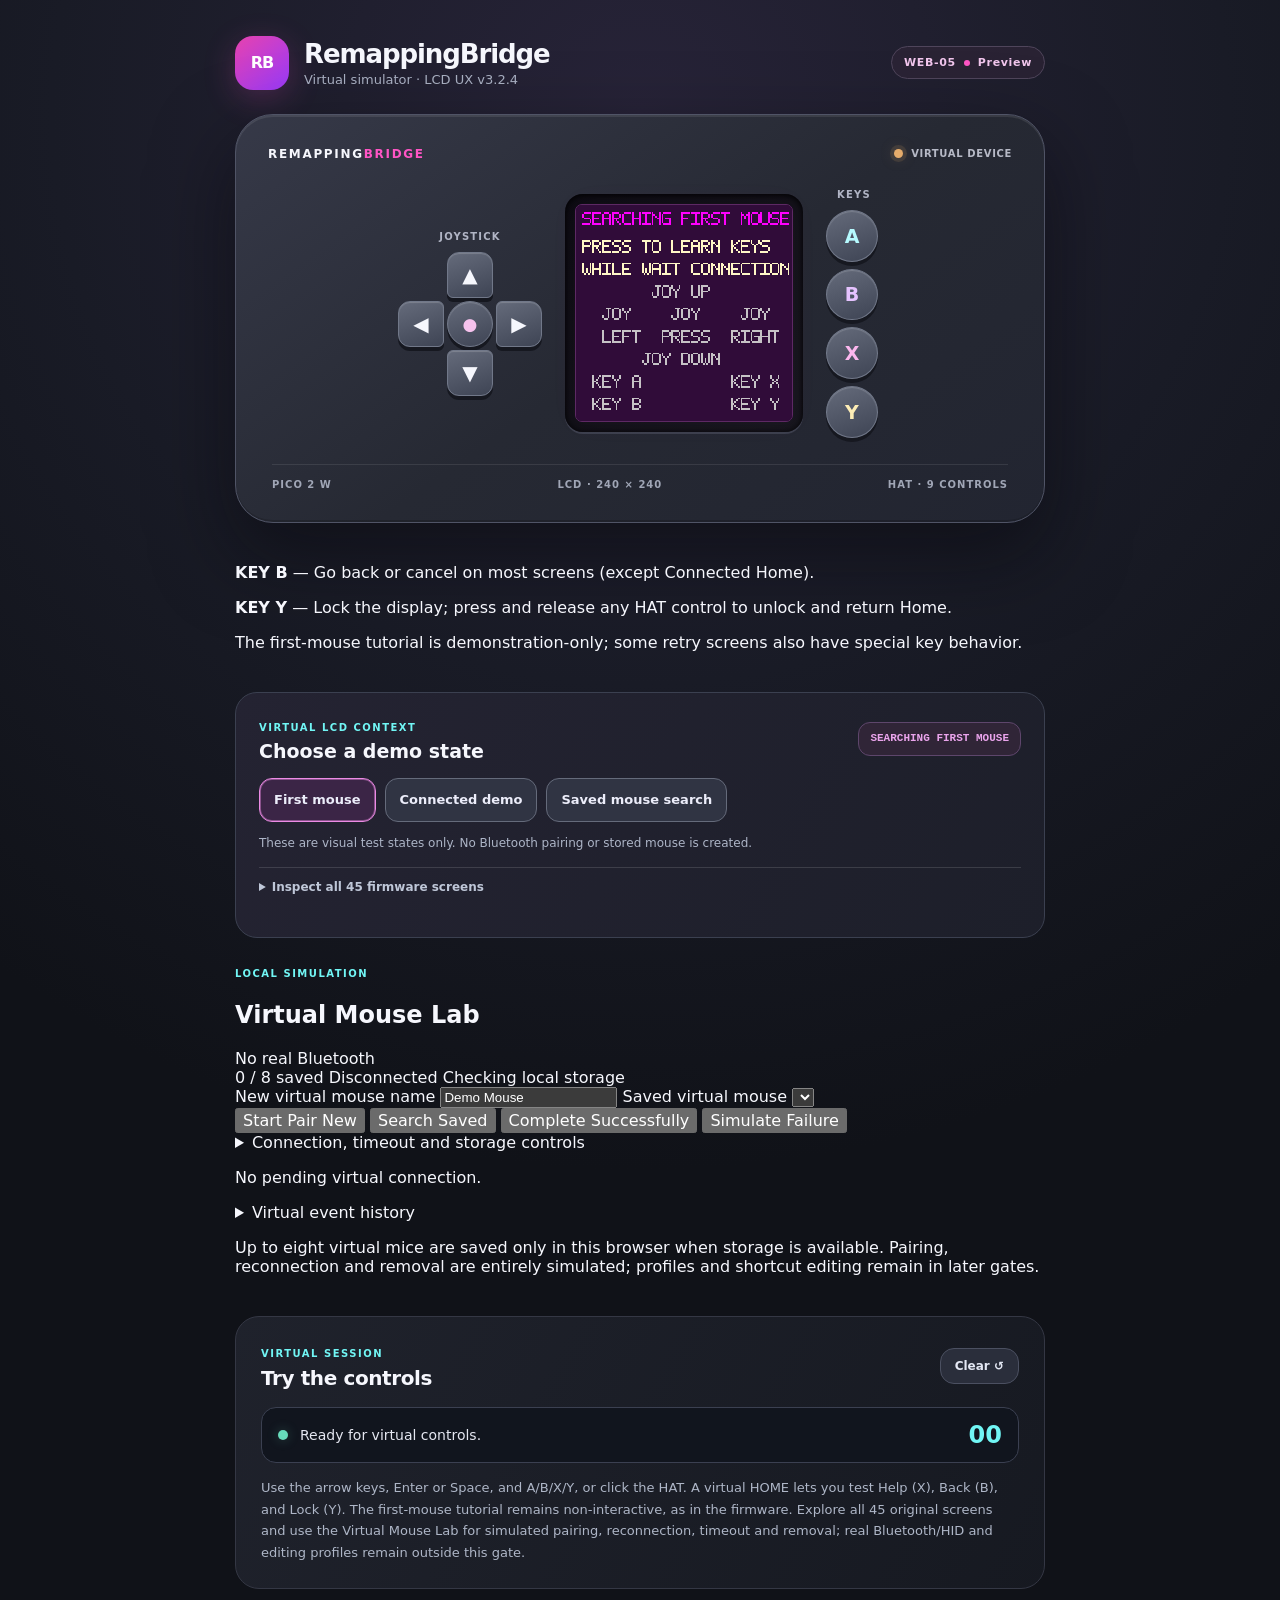
==== index.html @ 9650395c "WEB-05: add accessible general English HAT legend and virtual local mouse laboratory" ====
<!doctype html>
<html lang="en">
<head>
  <meta charset="utf-8">
  <meta name="viewport" content="width=device-width, initial-scale=1">
  <meta name="color-scheme" content="dark">
  <meta name="theme-color" content="#101218">
  <meta name="description" content="240x240 LCD Canvas preview of the RemappingBridge Pico 2 W firmware simulator.">
  <title>RemappingBridge — Virtual Simulator</title>
  <link rel="stylesheet" href="./assets/css/app.css">
  <script defer src="./assets/js/lcd-renderer.js"></script>
  <script defer src="./assets/js/screens.js"></script>
  <script defer src="./assets/js/hat-interaction.js"></script>
  <script defer src="./assets/js/ui-projector.js"></script>
  <script defer src="./assets/js/virtual-mice.js"></script>
  <script defer src="./assets/js/app.js"></script>
</head>
<body>
  <main class="workspace" data-app-root>
    <section class="simulator" aria-labelledby="simulator-title">
      <div class="app-identity">
        <div class="app-identity__icon" aria-hidden="true">RB</div>
        <div>
          <h1 id="simulator-title">RemappingBridge</h1>
          <p>Virtual simulator <span aria-hidden="true">·</span> LCD UX v3.2.4</p>
        </div>
        <span class="phase-chip">WEB-05 <span class="phase-chip__dot" aria-hidden="true"></span> Preview</span>
      </div>

      <div class="device" aria-label="Pico 2 W demonstration panel with LCD and controls">
        <div class="device__top">
          <span class="device__brand">REMAPPING<span>BRIDGE</span></span>
          <div class="device__lights" aria-label="Virtual device; no physical Pico is connected">
            <span class="device__light" aria-hidden="true"></span>
            <span>VIRTUAL DEVICE</span>
          </div>
        </div>

        <div class="hat-face" aria-label="Virtual Pico LCD HAT: joystick left, LCD center, A B X Y vertically on right">
            <fieldset class="hat-group hat-group--joystick">
              <legend>JOYSTICK</legend>
              <div class="joy-cluster" aria-label="Virtual joystick">
                <button type="button" class="hat-button joy joy--up" data-control="JOY_UP" aria-label="Joystick up" title="Joystick up"><span aria-hidden="true">▲</span></button>
                <button type="button" class="hat-button joy joy--left" data-control="JOY_LEFT" aria-label="Joystick left" title="Joystick left"><span aria-hidden="true">◀</span></button>
                <button type="button" class="hat-button joy joy--press" data-control="JOY_PRESS" aria-label="Press joystick" title="Press joystick"><span aria-hidden="true">●</span></button>
                <button type="button" class="hat-button joy joy--right" data-control="JOY_RIGHT" aria-label="Joystick right" title="Joystick right"><span aria-hidden="true">▶</span></button>
                <button type="button" class="hat-button joy joy--down" data-control="JOY_DOWN" aria-label="Joystick down" title="Joystick down"><span aria-hidden="true">▼</span></button>
              </div>
            </fieldset>
          <div class="lcd-housing">
            <div class="lcd-preview">
              <canvas class="lcd-canvas" data-lcd-canvas width="240" height="240"
                role="img" aria-label="240 by 240 pixel virtual firmware LCD. Controls allow Help and Lock within demonstration HOME scenarios. No physical mouse is connected.">
                SEARCHING FIRST MOUSE — joystick and HAT key labels (Canvas required).
              </canvas>
            </div>
          </div>
  
  <fieldset class="hat-group hat-group--keys">
              <legend>KEYS</legend>
              <div class="action-cluster" aria-label="Virtual HAT buttons">
                <button type="button" class="hat-button action-key action-key--a" data-control="KEY_A" aria-label="Key A">A</button>
                <button type="button" class="hat-button action-key action-key--b" data-control="KEY_B" aria-label="Key B">B</button>
                <button type="button" class="hat-button action-key action-key--x" data-control="KEY_X" aria-label="Key X">X</button>
                <button type="button" class="hat-button action-key action-key--y" data-control="KEY_Y" aria-label="Key Y">Y</button>
              </div>
            </fieldset>
        </div>
        <div class="device__base" aria-hidden="true">
          <span>PICO 2 W</span>
          <span>LCD · 240 × 240</span>
          <span>HAT · 9 CONTROLS</span>
        </div>
      </div>

      <aside class="hat-guide" aria-label="General HAT key guide">
        <p><strong>KEY B</strong> — Go back or cancel on most screens (except Connected Home).</p>
        <p><strong>KEY Y</strong> — Lock the display; press and release any HAT control to unlock and return Home.</p>
        <p class="hat-guide__note">The first-mouse tutorial is demonstration-only; some retry screens also have special key behavior.</p>
      </aside>

      <section class="demo-scenarios" aria-labelledby="demo-scenarios-title">
        <div class="demo-scenarios__heading">
          <div>
            <span class="eyebrow">VIRTUAL LCD CONTEXT</span>
            <h2 id="demo-scenarios-title">Choose a demo state</h2>
          </div>
          <span class="demo-scenarios__screen" data-screen-label aria-live="polite">SEARCHING FIRST MOUSE</span>
        </div>
        <div class="demo-scenarios__buttons" role="group" aria-label="Select a virtual mouse state">
          <button type="button" class="demo-scenario is-selected" data-scenario="first" aria-pressed="true">First mouse</button>
          <button type="button" class="demo-scenario" data-scenario="connected" aria-pressed="false">Connected demo</button>
          <button type="button" class="demo-scenario" data-scenario="saved" aria-pressed="false">Saved mouse search</button>
        </div>
        <p class="demo-scenarios__note">These are visual test states only. No Bluetooth pairing or stored mouse is created.</p>
        <details class="screen-inspector">
          <summary>Inspect all 45 firmware screens</summary>
          <label for="screen-inspector-select">Canonical screen (visual QA only)</label>
          <select id="screen-inspector-select" data-screen-inspector aria-label="Choose one of the 45 original firmware screen templates"></select>
          <p>Choose any source screen to inspect its display. HAT navigation normally begins from HOME; no Bluetooth or flash settings are changed.</p>
        </details>
      </section>

      <section class="mouse-lab" aria-labelledby="mouse-lab-title">
        <div class="mouse-lab__heading">
          <div><span class="eyebrow">LOCAL SIMULATION</span><h2 id="mouse-lab-title">Virtual Mouse Lab</h2></div>
          <span class="mouse-lab__tag">No real Bluetooth</span>
        </div>
        <div class="mouse-lab__status" aria-live="polite">
          <span data-mouse-count>0 / 8 saved</span>
          <span data-mouse-connection>Disconnected</span>
          <span data-mouse-persistence>Checking local storage</span>
        </div>
        <div class="mouse-lab__fields">
          <label for="virtual-mouse-name">New virtual mouse name
            <input id="virtual-mouse-name" type="text" maxlength="32" data-mouse-name value="Demo Mouse"
              placeholder="e.g. Office Mouse" autocomplete="off">
          </label>
          <label for="virtual-mouse-select">Saved virtual mouse
            <select id="virtual-mouse-select" data-mouse-id aria-label="Choose a saved virtual mouse"></select>
          </label>
        </div>
        <div class="mouse-lab__actions" aria-label="Virtual pairing and connection controls">
          <button type="button" data-lab-action="pair">Start Pair New</button>
          <button type="button" data-lab-action="search">Search Saved</button>
          <button type="button" data-lab-action="success">Complete Successfully</button>
          <button type="button" data-lab-action="fail">Simulate Failure</button>
        </div>
        <details class="mouse-lab__advanced">
          <summary>Connection, timeout and storage controls</summary>
          <div class="mouse-lab__actions">
            <button type="button" data-lab-action="timeout">Advance to Timeout (+5 ticks)</button>
            <button type="button" data-lab-action="cancel">Cancel Pending</button>
            <button type="button" data-lab-action="disconnect">Disconnect</button>
            <button type="button" data-lab-action="remove">Remove Saved Mouse</button>
            <button type="button" data-lab-action="reboot">Reboot Virtual Device</button>
            <button type="button" data-lab-action="reset">Clear All Virtual Data</button>
          </div>
        </details>
        <p class="mouse-lab__pending" data-mouse-pending aria-live="polite">No pending virtual connection.</p>
        <details class="mouse-lab__log">
          <summary>Virtual event history</summary>
          <ol data-virtual-log aria-label="Local virtual connection events"></ol>
        </details>
        <p class="mouse-lab__note">Up to eight virtual mice are saved only in this browser when storage is available. Pairing, reconnection and removal are entirely simulated; profiles and shortcut editing remain in later gates.</p>
      </section>

      <section class="session-panel" aria-label="Preview status">
        <div class="session-panel__heading">
          <div>
            <span class="eyebrow">VIRTUAL SESSION</span>
            <h2>Try the controls</h2>
          </div>
          <button type="button" class="button-reset" data-reset aria-label="Clear the control history">Clear <span aria-hidden="true">↺</span></button>
        </div>
        <div class="event-preview">
          <span class="event-preview__pulse" aria-hidden="true"></span>
          <p class="event-preview__message" aria-live="polite" aria-atomic="true" data-feedback>Ready for virtual controls.</p>
          <output class="event-preview__counter" data-count aria-label="Number of commands">00</output>
        </div>
        <p class="session-panel__note">Use the arrow keys, Enter or Space, and A/B/X/Y, or click the HAT. A virtual HOME lets you test Help (X), Back (B), and Lock (Y). The first-mouse tutorial remains non-interactive, as in the firmware. Explore all 45 original screens and use the Virtual Mouse Lab for simulated pairing, reconnection, timeout and removal; real Bluetooth/HID and editing profiles remain outside this gate.</p>
      </section>
    </section>
  </main>
</body>
</html>
---- assets/css/app.css ----
/* WEB-02 — responsive simulator shell + exact 240x240 Canvas bitmap preview. */
:root {
  color-scheme: dark;
  font-family: Inter, ui-sans-serif, system-ui, -apple-system, "Segoe UI", sans-serif;
  font-synthesis: none;
  text-rendering: optimizeLegibility;
  -webkit-font-smoothing: antialiased;
  --bg: #101218;
  --surface: #1d202a;
  --stroke: #383d4c;
  --muted: #aab1c3;
  --bright: #f6f7fd;
  --magenta: #ff55c5;
  --cyan: #71f6f5;
}
*, *::before, *::after { box-sizing: border-box; }
html { min-height: 100%; }
body {
  min-height: 100vh;
  margin: 0;
  background: radial-gradient(ellipse 85% 65% at 50% 7%, #272338 0, #191b26 54%, var(--bg) 100%);
  color: var(--bright);
}
button { font: inherit; cursor: pointer; -webkit-tap-highlight-color: transparent; touch-action: manipulation; }
button:focus-visible { outline: 3px solid var(--cyan); outline-offset: 4px; }
.workspace {
  min-height: 100vh;
  width: 100%;
  display: grid;
  align-items: center;
  justify-items: center;
  padding: clamp(16px, 2.8vw, 44px);
}
.simulator { width: min(100%, 810px); display: grid; gap: clamp(18px, 2.2vw, 24px); }
.app-identity { display: flex; align-items: center; gap: 15px; min-width: 0; }
.app-identity__icon {
  display: grid; place-items: center; flex: 0 0 54px; height: 54px;
  border-radius: 18px; color: #fff; font-weight: 900; letter-spacing: -.06em;
  background: linear-gradient(140deg, #e742ae 0, #a43bf0 85%);
  box-shadow: 0 8px 32px #ed4dc338;
}
.app-identity h1 { margin: 0; font-size: clamp(20px, 2.7vw, 26px); font-weight: 780; letter-spacing: -.042em; }
.app-identity p { margin: 3px 0 0; font-size: 13px; color: var(--muted); }
.phase-chip {
  margin-left: auto; display: flex; align-items: center; gap: 8px; padding: 9px 12px;
  border: 1px solid #4f455b; background: #312638a6; color: #f2c6ed;
  white-space: nowrap; border-radius: 999px; font-size: 11px; font-weight: 700; letter-spacing: .06em;
}
.phase-chip__dot { width: 6px; height: 6px; background: var(--magenta); border-radius: 100%; }
.device {
  border: 1px solid #505466; border-radius: clamp(24px, 4vw, 38px);
  background: linear-gradient(145deg, #363948 0, #262933 52%, #222531 100%);
  box-shadow: inset 0 2px 0 #ffffff16, inset 0 -2px 0 #00000026, 0 32px 80px #05050a80;
  padding: clamp(18px, 3.5vw, 32px);
}
.device__top, .device__base { display: flex; align-items: center; justify-content: space-between; gap: 8px; }
.device__top { padding-bottom: clamp(14px, 2.6vw, 24px); }
.device__brand { font-size: 12px; letter-spacing: .14em; font-weight: 850; }
.device__brand span { color: var(--magenta); }
.device__lights { display:flex; align-items: center; gap: 8px; color: #b6b9c6; font-size: 10px; letter-spacing: .065em; font-weight:700; }
.device__light { border-radius: 50%; width: 9px; height: 9px; background: #e6ac6b; box-shadow: 0 0 0 4px #e6ac6b20, 0 0 15px #e6ac6b40; }
/* WEB-04: physical HAT arrangement, compact 240x240 logical LCD. */
.hat-face {
  display: grid;
  grid-template-columns: minmax(0, 144px) minmax(0, 238px) 56px;
  align-items: center;
  justify-content: center;
  gap: clamp(8px, 2vw, 23px);
  width: 100%;
  margin: 4px auto;
}
.lcd-housing {
  width: 100%; min-width: 0;
  padding: clamp(6px, .9vw, 10px); border-radius: 18px;
  background: linear-gradient(130deg, #0c0c12, #17171e);
  box-shadow: inset 0 1px 6px #000, 0 2px 0 #61667865;
}
.lcd-preview {
  position: relative; width: 100%; aspect-ratio: 1;
  border: 1px solid #5d2964; border-radius: 7px;
  overflow: hidden; background: #300c39;
  box-shadow: inset 0 0 22px #260a2880, 0 0 30px #db3bb30b;
}
.hat-group { border:0; min-width:0; min-inline-size:0; padding:0; margin:0; }
.hat-group legend {
  width:100%; text-align:center; padding:0 0 10px;
  letter-spacing:.12em; font-size:10px; font-weight:800; color:#b1b5c5;
}
.joy-cluster {
  display:grid; grid-template:repeat(3,minmax(0,1fr)) / repeat(3,minmax(0,1fr));
  width:100%; max-width:144px; aspect-ratio:1; gap:3px;
}
.hat-button {
  border:1px solid #717889; color:var(--bright);
  background:linear-gradient(160deg,#656b7b,#3e4454);
  border-radius:12px; box-shadow:0 4px 0 #161820,inset 0 1px 1px #ffffff2e;
  font-weight:900; user-select:none;
  transition:background .12s,box-shadow .12s,transform .12s;
}
.hat-button:hover { background:linear-gradient(150deg,#777f91,#495061); }
.hat-button:active, .hat-button.is-pressed {
  transform:translateY(2px); box-shadow:0 1px 0 #151821,inset 0 1px 5px #0a0b1090;
  background:#545a69;
}
.joy { min-width:0; min-height:0; font-size:clamp(14px,1.8vw,20px); }
.joy--up {grid-area:1/2;border-radius:12px 12px 6px 6px}
.joy--left {grid-area:2/1;border-radius:12px 6px 6px 12px}
.joy--press {grid-area:2/2;border-radius:50%;color:#f6c2ed;font-size:17px}
.joy--right {grid-area:2/3;border-radius:6px 12px 12px 6px}
.joy--down {grid-area:3/2;border-radius:6px 6px 12px 12px}
.action-cluster {
  display:grid;grid-template-columns:1fr;grid-template-rows:repeat(4,1fr);
  width:52px; height:228px; gap:7px;
}
.action-key {width:100%; min-height:44px; border-radius:50%; font-size:19px;}
.action-key--a{color:#b6fbff}
.action-key--b{color:#e6c3ff}
.action-key--x{color:#fcb7ee}
.action-key--y{color:#fdedb5}
.device__base {
  margin: 26px 4px 0; padding-top: 14px; border-top: 1px solid #ffffff17;
  font-weight: 750; font-size: 10px; letter-spacing: .1em; color: #a0a6b6;
}
.session-panel {
  border: 1px solid #343744; border-radius: 24px;
  background: linear-gradient(120deg, #20232df0, #171a22e8);
  padding: clamp(18px, 3vw, 25px);
}
.session-panel__heading { display: flex; align-items: center; justify-content: space-between; gap: 12px; }
.eyebrow { font-size: 10px; color: var(--cyan); font-weight: 850; letter-spacing:.15em; }
.session-panel h2 { font-size:20px; margin: 5px 0 0; letter-spacing:-.02em; }
.button-reset {
  border:1px solid #4b5061; background:#2a2e3b; padding:10px 14px; border-radius:14px;
  color: #e4e8f4; font-size:12px; font-weight:750;
}
.button-reset:hover { background: #363a4a; }
.event-preview { display:flex; align-items:center; gap:12px; min-height:56px; margin-top:17px; padding:8px 16px; border:1px solid #3b4051; background:#11151e; border-radius:15px; }
.event-preview__pulse { width:10px; height:10px; flex:0 0 auto; border-radius:50%; background:#67dabb; box-shadow:0 0 12px #67dabb42; }
.event-preview__message { color:#e5e7f1; font-size:14px; margin:0; flex:1; }
.event-preview__counter { color:var(--cyan); font-size:24px; font-variant-numeric:tabular-nums; font-weight:800; }
.session-panel__note { font-size:13px; line-height:1.65; color:#aeb6c7; margin:14px 0 0; }
@media (max-width:540px) {
  .workspace{display:block;padding:10px}
  .app-identity{gap:9px}
  .app-identity__icon{flex-basis:44px;height:44px;border-radius:14px;font-size:13px}
  .app-identity p{font-size:11px}
  .phase-chip{font-size:9px;padding:7px 8px}
  .device{padding:10px}
  .device__top{flex-wrap:wrap}
  .device__brand{font-size:10px}
  .device__lights{font-size:9px}
  .hat-face{grid-template-columns:minmax(0, 1fr) minmax(0, 1.42fr) 44px;gap:6px}
  .hat-group legend{font-size:8px;letter-spacing:.05em}
  .joy-cluster{max-width:125px;gap:2px}
  .joy{font-size:14px}
  .action-cluster{width:44px;height:190px;gap:4px}
  .action-key{min-height:44px;font-size:17px}
  .lcd-housing{padding:6px;border-radius:12px}
  .device__base{font-size:8px;letter-spacing:.03em}
}
@media (max-width:360px) {
  .hat-face{grid-template-columns:minmax(0, .9fr) minmax(0, 1.4fr) 44px;gap:4px}
  .joy-cluster{gap:1px}
  .action-cluster{height:184px;gap:2px}
}
@media (prefers-reduced-motion: reduce) {
  *, *::before, *::after { scroll-behavior:auto !important; transition-duration:0s !important; animation-duration:0s !important; }
}

/* WEB-02: browser scales the logical 240x240 pixels, never re-rasterizes
 * glyphs via CSS font rendering; preserve bitmap edges under HiDPI/zoom. */
.lcd-preview { border-radius: 7px; overflow: hidden; }
.lcd-canvas {
  display: block;
  aspect-ratio: 1 / 1;
  width: 100%;
  height: auto;
  max-width: 100%;
  image-rendering: pixelated;
  image-rendering: crisp-edges;
  background: #300c39;
}

/* WEB-03: accessible contextual demo states and release-based HAT feedback. */
.demo-scenarios {
  border: 1px solid #3b4050; border-radius: 22px;
  padding: clamp(17px, 3vw, 23px);
  background: linear-gradient(120deg, #242332, #1d1f2a);
}
.demo-scenarios__heading { display: flex; justify-content: space-between; align-items: center; gap: 12px; flex-wrap: wrap; }
.demo-scenarios h2 { font-size: 19px; margin: 5px 0 0; }
.demo-scenarios__screen {
  font: 750 11px/1.4 ui-monospace, "Courier New", monospace;
  color: #eaa4ec; padding: 8px 11px; border-radius: 12px;
  border: 1px solid #5e466c; background: #302537;
}
.demo-scenarios__buttons { display: flex; gap: 9px; flex-wrap: wrap; margin-top: 16px; }
.demo-scenario {
  background: #303443; color: #ecedfa;
  border: 1px solid #656b7b; border-radius: 13px;
  padding: 10px 14px; min-height: 44px;
  font-size: 13px; font-weight: 750;
}
.demo-scenario:hover { background: #424759; }
.demo-scenario.is-selected {
  background: #3b2546; border-color: #ec8be5;
  box-shadow: inset 0 0 0 1px #ec8be572;
}
.demo-scenario:disabled { opacity: .48; cursor: not-allowed; }
.demo-scenarios__note { font-size: 12px; line-height: 1.55; color: #adb5c7; margin: 12px 0 0; }
[data-locked="true"] .lcd-canvas { background: #000; }
[data-locked="true"] .event-preview__pulse { background: #f6b7dc; box-shadow: 0 0 14px #f6b7dc24; }
@media (max-width: 470px) {
  .demo-scenario { flex: 1 1 44%; }
  .demo-scenarios__screen { max-width: 100%; overflow-wrap: anywhere; }
}

/* WEB-04: extra QA controls are collapsed by default, not a site menu. */
.screen-inspector{border-top:1px solid #ffffff21;margin-top:15px;padding-top:12px;color:#bfc7d8}
.screen-inspector summary{cursor:pointer;font-size:12px;font-weight:750;min-height:34px}
.screen-inspector label{display:block;font-size:12px;margin:8px 0 6px}
.screen-inspector select{
  display:block;width:100%;max-width:370px;min-height:44px;
  color:#f5effe;background:#292337;border:1px solid #77627f;
  border-radius:11px;padding:7px 10px;font-size:13px
}
.screen-inspector p{font-size:11px;line-height:1.5;margin:9px 0 0}
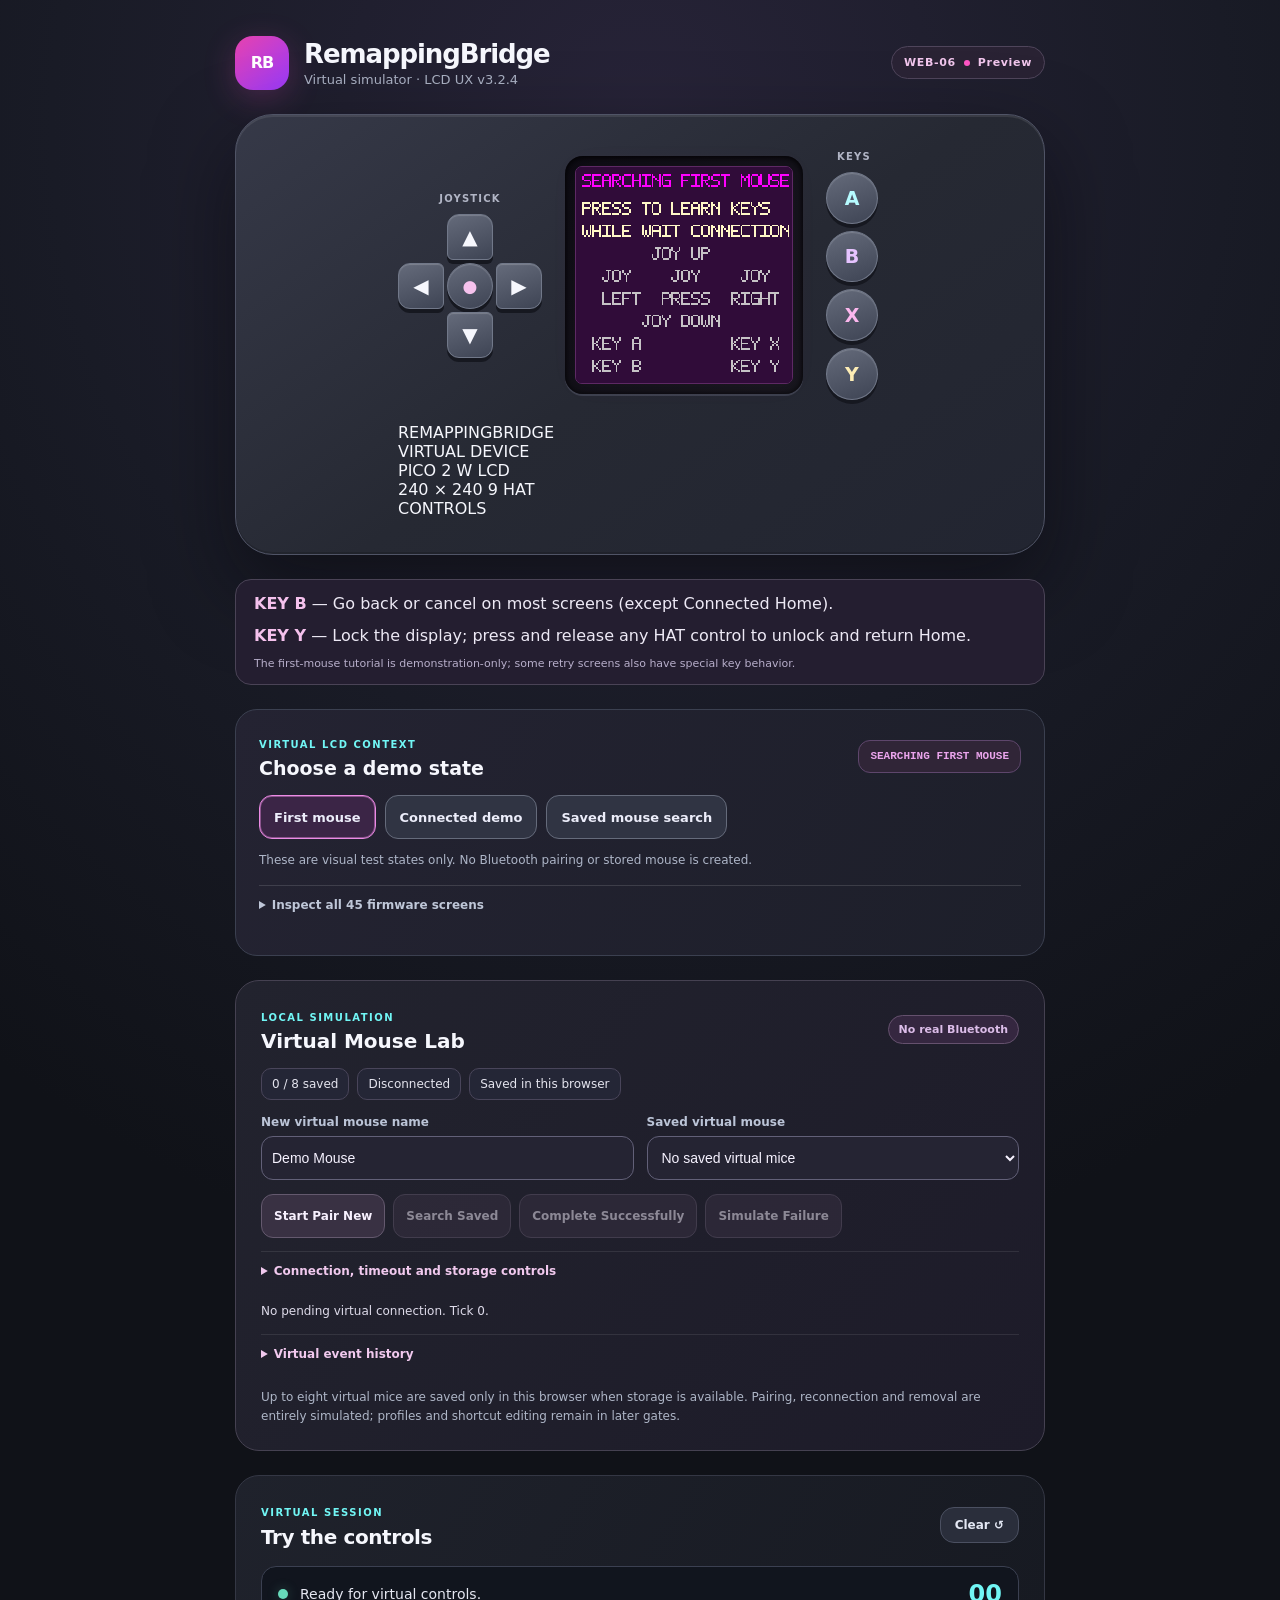
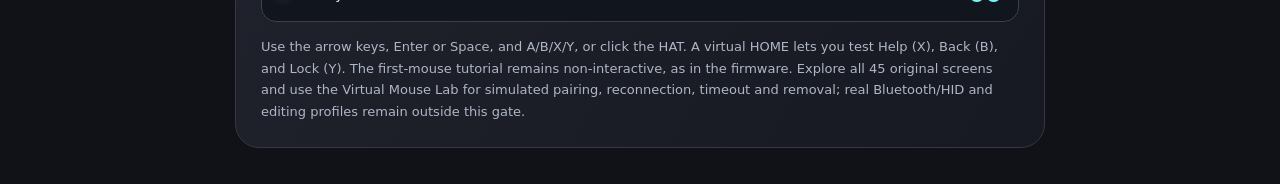
==== commit 88c1ba4f: "WEB-06: move device identity right, constrain to LCD square and make HAT sticky" ====
--- a/index.html
+++ b/index.html
@@ -24,18 +24,10 @@
           <h1 id="simulator-title">RemappingBridge</h1>
           <p>Virtual simulator <span aria-hidden="true">·</span> LCD UX v3.2.4</p>
         </div>
-        <span class="phase-chip">WEB-05 <span class="phase-chip__dot" aria-hidden="true"></span> Preview</span>
+        <span class="phase-chip">WEB-06 <span class="phase-chip__dot" aria-hidden="true"></span> Preview</span>
       </div>
 
-      <div class="device" aria-label="Pico 2 W demonstration panel with LCD and controls">
-        <div class="device__top">
-          <span class="device__brand">REMAPPING<span>BRIDGE</span></span>
-          <div class="device__lights" aria-label="Virtual device; no physical Pico is connected">
-            <span class="device__light" aria-hidden="true"></span>
-            <span>VIRTUAL DEVICE</span>
-          </div>
-        </div>
-
+      <div class="device device--sticky" data-sticky-hat aria-label="Pico 2 W demonstration panel with LCD and controls">
         <div class="hat-face" aria-label="Virtual Pico LCD HAT: joystick left, LCD center, A B X Y vertically on right">
             <fieldset class="hat-group hat-group--joystick">
               <legend>JOYSTICK</legend>
@@ -65,11 +57,15 @@
                 <button type="button" class="hat-button action-key action-key--y" data-control="KEY_Y" aria-label="Key Y">Y</button>
               </div>
             </fieldset>
-        </div>
-        <div class="device__base" aria-hidden="true">
-          <span>PICO 2 W</span>
-          <span>LCD · 240 × 240</span>
-          <span>HAT · 9 CONTROLS</span>
+          <aside class="hat-meta" aria-label="Virtual HAT identification">
+            <div class="hat-meta__brand">REMAPPING<span>BRIDGE</span></div>
+            <div class="hat-meta__status"><span class="hat-meta__light" aria-hidden="true"></span> VIRTUAL DEVICE</div>
+            <div class="hat-meta__specs">
+              <span>PICO 2 W</span>
+              <span>LCD 240 × 240</span>
+              <span>9 HAT CONTROLS</span>
+            </div>
+          </aside>
         </div>
       </div>
 
--- a/assets/css/app.css
+++ b/assets/css/app.css
@@ -225,3 +225,49 @@
   border-radius:11px;padding:7px 10px;font-size:13px
 }
 .screen-inspector p{font-size:11px;line-height:1.5;margin:9px 0 0}
+
+/* WEB-05: general HAT instructions OUTSIDE the source LCD. */
+.hat-guide {
+  padding: 12px 18px; border: 1px solid #4a4356; border-radius: 16px;
+  background: #241e30; color: #ede9f5;
+  display: grid; grid-template-columns: 1fr; gap: 7px;
+}
+.hat-guide p { margin: 0; font-size: clamp(14px, 1.5vw, 16px); line-height: 1.55; }
+.hat-guide strong { color: #f5c1ed; font-weight: 850; }
+.hat-guide__note { color: #b7aeca; font-size: 11px !important; }
+.mouse-lab {
+  padding: clamp(18px, 3vw, 25px); border: 1px solid #454151;
+  border-radius: 24px; background: linear-gradient(130deg, #22232e, #1d1b29);
+}
+.mouse-lab__heading { display: flex; gap: 12px; justify-content: space-between; align-items: center; }
+.mouse-lab h2 { margin: 4px 0 0; font-size: 20px; }
+.mouse-lab__tag { color: #dcbde9; background: #352740; border: 1px solid #65516e;
+  border-radius: 99px; padding: 7px 10px; font-size: 11px; font-weight: 750; white-space: nowrap; }
+.mouse-lab__status { display: flex; flex-wrap: wrap; gap: 8px; margin: 15px 0; }
+.mouse-lab__status span { border: 1px solid #49455a; background: #242636;
+  border-radius: 10px; color: #e4e4ee; font-size: 12px; padding: 8px 10px; }
+.mouse-lab__fields { display:grid; grid-template-columns: 1fr 1fr; gap: 13px; }
+.mouse-lab__fields label { display:grid; gap:7px; color:#bbc4d7; font-size:12px; font-weight:750; }
+.mouse-lab__fields input, .mouse-lab__fields select {
+  width:100%; min-width:0; min-height:44px; padding:10px;
+  border:1px solid #626078; border-radius:12px; color:#f6f2ff; background:#252433;
+  font-size:14px;
+}
+.mouse-lab__actions { display:flex; flex-wrap:wrap; gap:8px; margin-top:14px; }
+.mouse-lab__actions button {
+  padding:10px 12px; min-height:44px; border:1px solid #64596e;
+  border-radius:12px; background:#393143; color:#f8f1ff;
+  font-size:12px; font-weight:750;
+}
+.mouse-lab__actions button:hover { background:#4a3a57; }
+.mouse-lab__actions button:disabled { opacity:.5; cursor:not-allowed; }
+.mouse-lab__advanced, .mouse-lab__log { margin-top:13px; border-top:1px solid #ffffff17; padding-top:12px; }
+.mouse-lab summary { color:#f1c9ee; font-size:12px; font-weight:760; cursor:pointer; min-height:28px; }
+.mouse-lab__pending { color:#dedbea; font-size:12px; line-height:1.6; margin:10px 0 0; }
+.mouse-lab__log ol { margin:10px 0 0; padding-left:21px; max-height:215px; overflow:auto; }
+.mouse-lab__log li { color:#c3c4d4; margin:7px 0; font-size:12px; line-height:1.4; }
+.mouse-lab__note { margin:13px 0 0; line-height:1.55; font-size:12px; color:#aeb6c7; }
+@media(max-width:600px) {
+  .mouse-lab__fields { grid-template-columns:1fr; }
+  .mouse-lab__heading { flex-wrap:wrap; }
+}
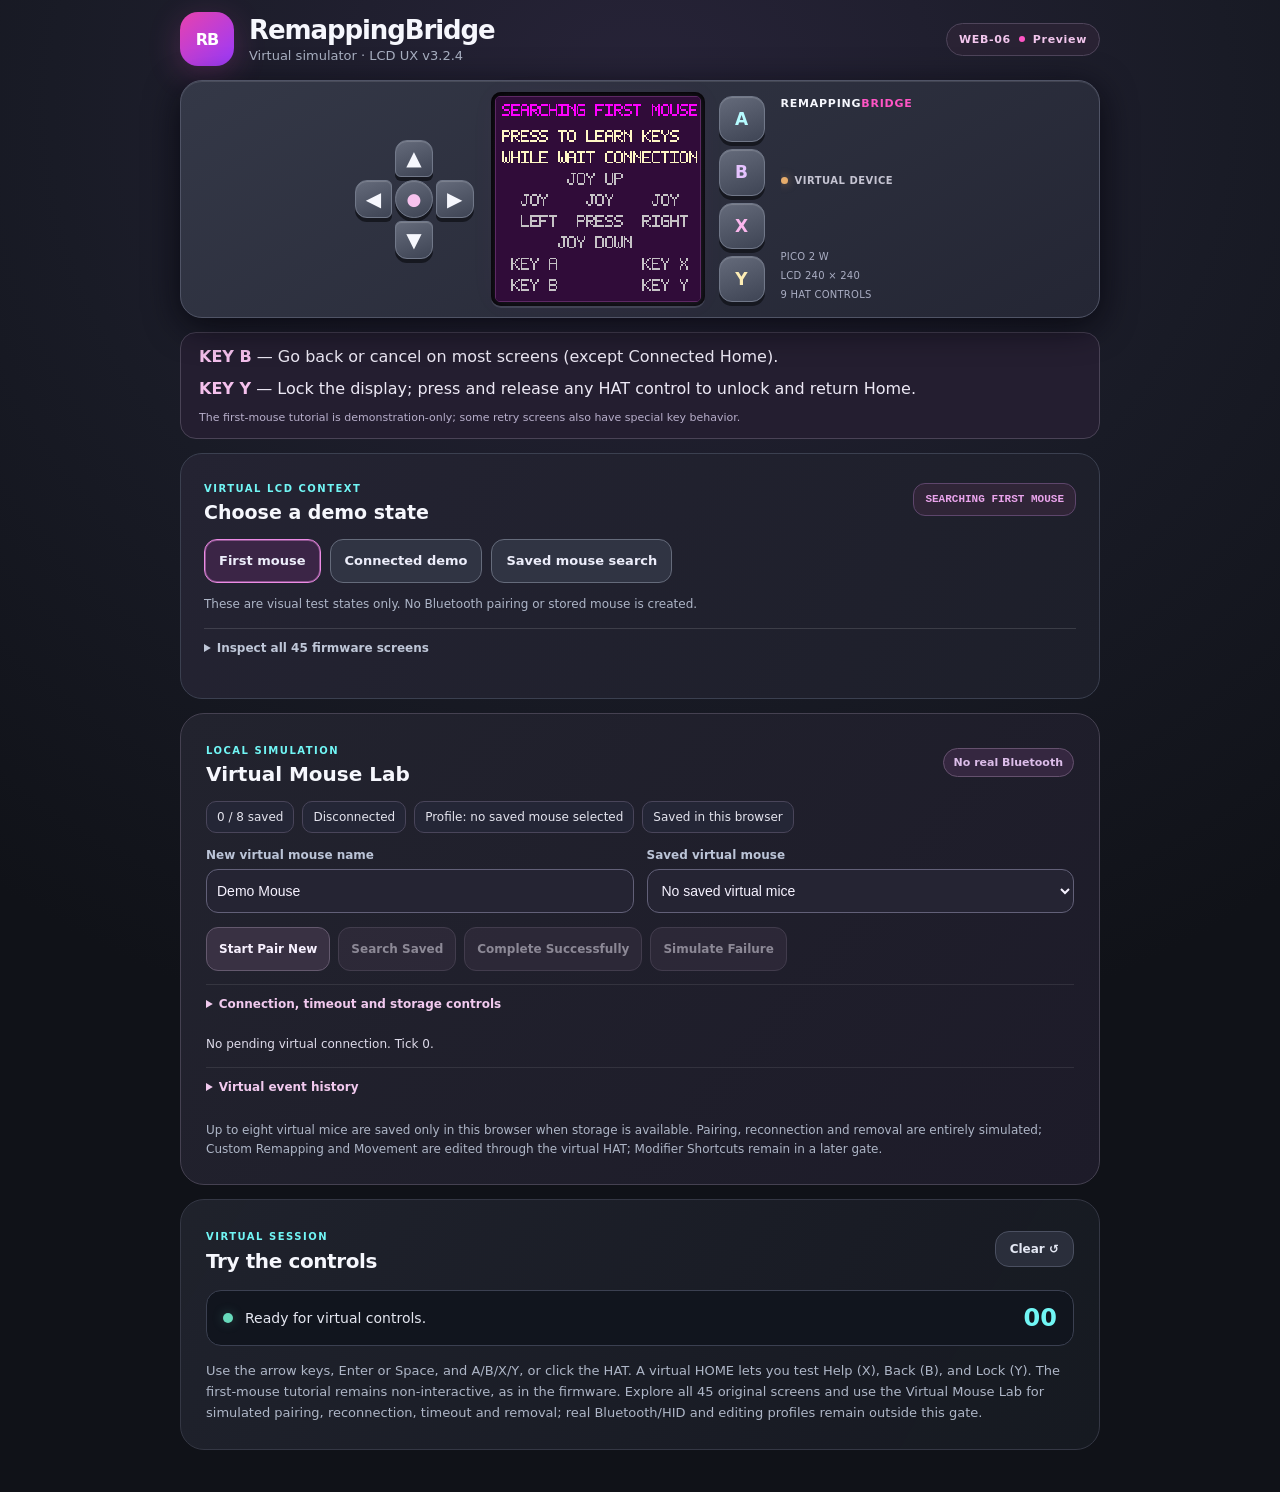
==== commit 838b566d: "WEB-06: show active per-mouse profile and Movement summary below sticky HAT" ====
--- a/index.html
+++ b/index.html
@@ -105,6 +105,7 @@
         <div class="mouse-lab__status" aria-live="polite">
           <span data-mouse-count>0 / 8 saved</span>
           <span data-mouse-connection>Disconnected</span>
+          <span data-profile-summary>Profile: no saved mouse selected</span>
           <span data-mouse-persistence>Checking local storage</span>
         </div>
         <div class="mouse-lab__fields">
@@ -138,7 +139,7 @@
           <summary>Virtual event history</summary>
           <ol data-virtual-log aria-label="Local virtual connection events"></ol>
         </details>
-        <p class="mouse-lab__note">Up to eight virtual mice are saved only in this browser when storage is available. Pairing, reconnection and removal are entirely simulated; profiles and shortcut editing remain in later gates.</p>
+        <p class="mouse-lab__note">Up to eight virtual mice are saved only in this browser when storage is available. Pairing, reconnection and removal are entirely simulated; Custom Remapping and Movement are edited through the virtual HAT; Modifier Shortcuts remain in a later gate.</p>
       </section>
 
       <section class="session-panel" aria-label="Preview status">
--- a/assets/css/app.css
+++ b/assets/css/app.css
@@ -271,3 +271,86 @@
   .mouse-lab__fields { grid-template-columns:1fr; }
   .mouse-lab__heading { flex-wrap:wrap; }
 }
+
+/* WEB-06 — HAT always remains visible while configuration panels scroll.
+ * The device itself is sticky, not fixed: it reserves document space and
+ * never overlaps the next panel at its original location.
+ */
+.workspace { display:block; min-height:100vh; padding:12px clamp(10px,2vw,26px) 42px; }
+.simulator { width:min(100%,920px); margin-inline:auto; gap:14px; }
+.device.device--sticky {
+  position:sticky; top:8px; z-index:30; align-self:start;
+  padding:11px 15px; border-radius:22px;
+  background:linear-gradient(150deg,#343847 0%,#242634 100%);
+  box-shadow:0 8px 34px #05050cce, inset 0 1px 0 #ffffff1b;
+  isolation:isolate;
+}
+/* Constrain metadata to exactly the LCD-row footprint, not an extra
+ * header/footer. Three HAT controls can shift left to make room. */
+.hat-face {
+  --hat-lcd:214px;
+  display:grid;
+  grid-template-columns:minmax(92px,122px) minmax(0,var(--hat-lcd)) 48px minmax(116px,145px);
+  gap:clamp(8px,1.4vw,14px);
+  justify-content:center;align-items:center;margin:0 auto;width:100%;
+}
+.lcd-housing { padding:4px; border-radius:10px; }
+.lcd-preview { border-radius:5px; }
+.hat-group legend { padding:0; height:0; overflow:hidden; position:absolute; width:1px; clip-path:inset(50%); white-space:nowrap; }
+.hat-group { min-width:0; }
+.joy-cluster { max-width:119px; gap:3px; }
+.action-cluster {
+  width:46px;
+  /* Equal to the visible screen square, not the housing's outer edge. */
+  height:calc(var(--hat-lcd) - 8px);
+  display:grid; grid-template-columns:1fr; grid-template-rows:repeat(4,minmax(0,1fr));
+  gap:7px;
+}
+.action-key {
+  width:46px; min-height:0; height:100%;
+  border-radius:13px; font-size:17px;
+}
+.hat-meta {
+  display:flex; flex-direction:column; justify-content:space-between; gap:6px;
+  height:calc(var(--hat-lcd) - 8px); max-height:calc(var(--hat-lcd) - 8px);
+  min-width:0; align-self:center; overflow:hidden;
+  color:#c5c4d2; font-size:10px; line-height:1.4;
+}
+.hat-meta__brand { font-weight:850; letter-spacing:.07em; font-size:11px; overflow-wrap:anywhere; color:#f6f7fd; }
+.hat-meta__brand span { color:var(--magenta); }
+.hat-meta__status { display:flex; gap:7px; align-items:center; letter-spacing:.05em; font-weight:700; }
+.hat-meta__light { display:inline-block;flex:0 0 7px;width:7px;height:7px;border-radius:50%;background:#e6ac6b;box-shadow:0 0 8px #e6ac6b80; }
+.hat-meta__specs { display:grid;gap:5px;color:#aaaec3;font-size:10px;letter-spacing:.025em; }
+.hat-meta__specs span { display:block; }
+@media(max-width:700px) {
+ .hat-face { --hat-lcd:clamp(138px,30vw,205px);grid-template-columns:minmax(69px,90px) minmax(0,var(--hat-lcd)) 43px minmax(85px,110px);gap:6px; }
+ .device.device--sticky{padding:9px 10px;top:4px;border-radius:15px}
+ .joy-cluster{max-width:90px;gap:2px}
+ .action-cluster{width:42px;height:calc(var(--hat-lcd) - 8px);gap:4px}
+ .action-key{width:42px;min-height:0;border-radius:11px;font-size:15px}
+ .hat-meta{height:calc(var(--hat-lcd) - 8px);max-height:calc(var(--hat-lcd) - 8px);font-size:9px}
+ .hat-meta__brand{font-size:9px;letter-spacing:0}
+ .hat-meta__specs{font-size:9px}
+}
+@media(max-width:540px) {
+ .workspace{padding:7px 7px 28px}
+ .simulator{gap:10px}
+ .hat-face{--hat-lcd:clamp(125px,38vw,172px);grid-template-columns:minmax(58px,84px) minmax(0,var(--hat-lcd)) 39px minmax(0,74px);gap:4px;}
+ .device.device--sticky{padding:6px 5px;top:2px}
+ .lcd-housing{padding:3px}
+ .joy-cluster{max-width:84px;gap:1px}
+ .joy{font-size:12px}
+ .action-cluster{width:38px;height:calc(var(--hat-lcd) - 6px);gap:3px}
+ .action-key{width:38px;border-radius:9px;font-size:14px}
+ .hat-meta{height:calc(var(--hat-lcd) - 6px);max-height:calc(var(--hat-lcd) - 6px);gap:3px}
+ .hat-meta__brand{font-size:8px;overflow-wrap:anywhere}
+ .hat-meta__status{font-size:8px;gap:3px}
+ .hat-meta__specs{font-size:8px;gap:3px}
+}
+@media(max-width:370px) {
+ .hat-face{--hat-lcd:clamp(115px,36vw,135px);grid-template-columns:minmax(51px,68px) minmax(0,var(--hat-lcd)) 36px minmax(45px,65px);gap:3px}
+ .action-cluster,.action-key{width:35px}
+ .hat-meta__brand{font-size:7px}
+ .hat-meta__status{font-size:7px}
+ .hat-meta__specs{font-size:7px}
+}
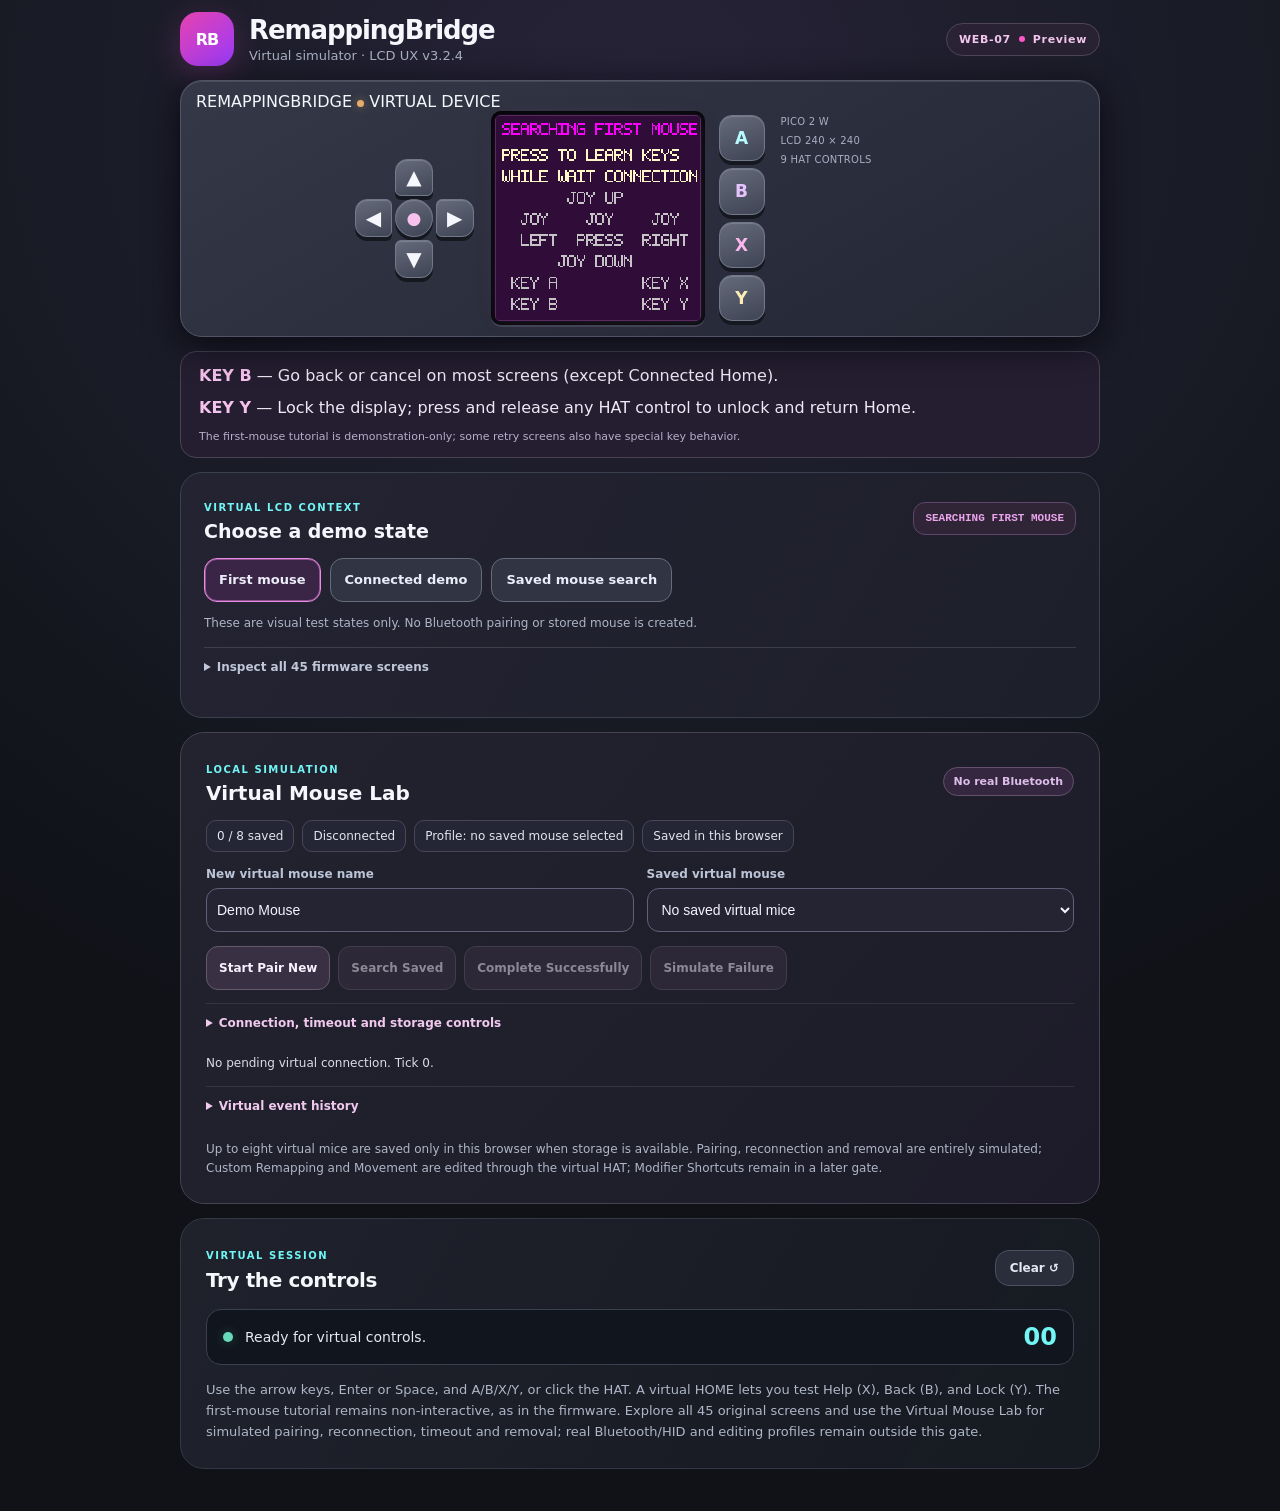
==== commit 4b7c6c27: "WEB-07: relocate HAT brand top-left and yellow-dot Virtual Device bottom-left" ====
--- a/index.html
+++ b/index.html
@@ -24,10 +24,12 @@
           <h1 id="simulator-title">RemappingBridge</h1>
           <p>Virtual simulator <span aria-hidden="true">·</span> LCD UX v3.2.4</p>
         </div>
-        <span class="phase-chip">WEB-06 <span class="phase-chip__dot" aria-hidden="true"></span> Preview</span>
+        <span class="phase-chip">WEB-07 <span class="phase-chip__dot" aria-hidden="true"></span> Preview</span>
       </div>
 
       <div class="device device--sticky" data-sticky-hat aria-label="Pico 2 W demonstration panel with LCD and controls">
+        <span class="device__corner-brand">REMAPPING<span>BRIDGE</span></span>
+        <span class="device__corner-status"><span class="hat-meta__light" aria-hidden="true"></span> VIRTUAL DEVICE</span>
         <div class="hat-face" aria-label="Virtual Pico LCD HAT: joystick left, LCD center, A B X Y vertically on right">
             <fieldset class="hat-group hat-group--joystick">
               <legend>JOYSTICK</legend>
@@ -58,8 +60,6 @@
               </div>
             </fieldset>
           <aside class="hat-meta" aria-label="Virtual HAT identification">
-            <div class="hat-meta__brand">REMAPPING<span>BRIDGE</span></div>
-            <div class="hat-meta__status"><span class="hat-meta__light" aria-hidden="true"></span> VIRTUAL DEVICE</div>
             <div class="hat-meta__specs">
               <span>PICO 2 W</span>
               <span>LCD 240 × 240</span>
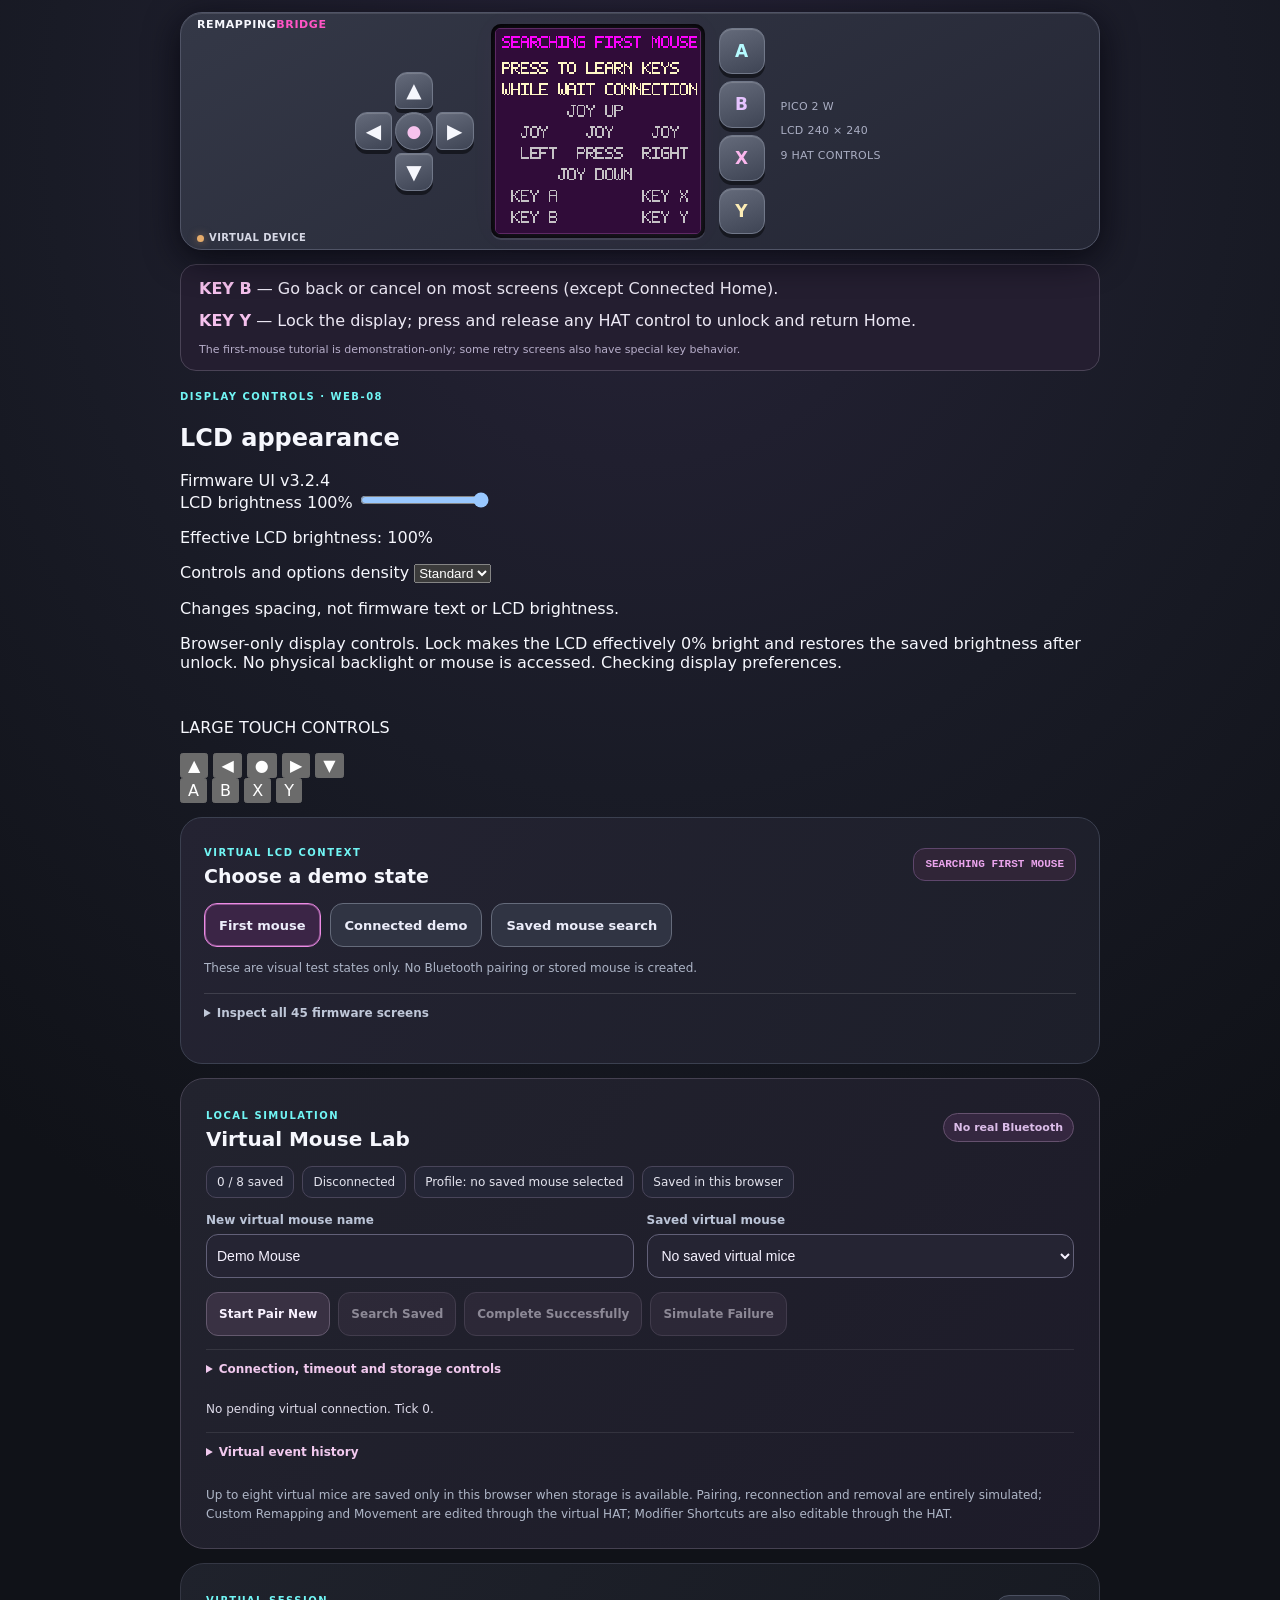
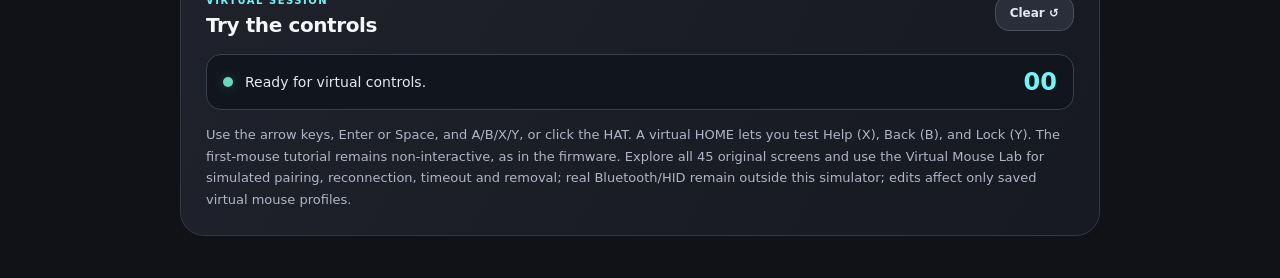
==== commit 93fc13f0: "WEB-08: add browser-only 0–100% brightness, density and accessible mobile HAT controls; remove edito" ====
--- a/index.html
+++ b/index.html
@@ -13,19 +13,12 @@
   <script defer src="./assets/js/hat-interaction.js"></script>
   <script defer src="./assets/js/ui-projector.js"></script>
   <script defer src="./assets/js/virtual-mice.js"></script>
+  <script defer src="./assets/js/display-settings.js"></script>
   <script defer src="./assets/js/app.js"></script>
 </head>
 <body>
   <main class="workspace" data-app-root>
-    <section class="simulator" aria-labelledby="simulator-title">
-      <div class="app-identity">
-        <div class="app-identity__icon" aria-hidden="true">RB</div>
-        <div>
-          <h1 id="simulator-title">RemappingBridge</h1>
-          <p>Virtual simulator <span aria-hidden="true">·</span> LCD UX v3.2.4</p>
-        </div>
-        <span class="phase-chip">WEB-07 <span class="phase-chip__dot" aria-hidden="true"></span> Preview</span>
-      </div>
+    <section class="simulator" aria-label="RemappingBridge interactive firmware simulator">
 
       <div class="device device--sticky" data-sticky-hat aria-label="Pico 2 W demonstration panel with LCD and controls">
         <span class="device__corner-brand">REMAPPING<span>BRIDGE</span></span>
@@ -75,6 +68,57 @@
         <p class="hat-guide__note">The first-mouse tutorial is demonstration-only; some retry screens also have special key behavior.</p>
       </aside>
 
+      <section class="display-options" aria-labelledby="display-options-title">
+        <div class="display-options__heading">
+          <div>
+            <span class="eyebrow">DISPLAY CONTROLS · WEB-08</span>
+            <h2 id="display-options-title">LCD appearance</h2>
+          </div>
+          <span class="display-options__source">Firmware UI v3.2.4</span>
+        </div>
+        <div class="display-options__grid">
+          <div class="display-options__field">
+            <label for="lcd-brightness">LCD brightness
+              <output for="lcd-brightness" data-brightness-reading>100%</output>
+            </label>
+            <input type="range" id="lcd-brightness" data-lcd-brightness min="0" max="100" step="1"
+              value="100" aria-label="LCD brightness from zero to one hundred percent">
+            <p class="display-options__detail">Effective LCD brightness:
+              <output data-effective-brightness aria-live="polite">100%</output>
+            </p>
+          </div>
+          <div class="display-options__field">
+            <label for="ui-density">Controls and options density</label>
+            <select id="ui-density" data-ui-density aria-label="Choose spacing of lower simulator controls">
+              <option value="compact">Compact</option>
+              <option value="standard" selected>Standard</option>
+              <option value="spacious">Spacious</option>
+            </select>
+            <p class="display-options__detail">Changes spacing, not firmware text or LCD brightness.</p>
+          </div>
+        </div>
+        <p class="display-options__note">Browser-only display controls. Lock makes the LCD effectively 0% bright and restores the saved brightness after unlock. No physical backlight or mouse is accessed. <span data-display-persistence>Checking display preferences</span>.</p>
+      </section>
+
+      <section class="touch-hat" aria-label="Large mobile touch controls">
+        <p class="touch-hat__label">LARGE TOUCH CONTROLS</p>
+        <div class="touch-hat__grid">
+          <div class="touch-hat__joystick" role="group" aria-label="Mobile joystick">
+            <button type="button" data-touch-control="JOY_UP" aria-label="Joystick up">▲</button>
+            <button type="button" data-touch-control="JOY_LEFT" aria-label="Joystick left">◀</button>
+            <button type="button" data-touch-control="JOY_PRESS" aria-label="Press joystick">●</button>
+            <button type="button" data-touch-control="JOY_RIGHT" aria-label="Joystick right">▶</button>
+            <button type="button" data-touch-control="JOY_DOWN" aria-label="Joystick down">▼</button>
+          </div>
+          <div class="touch-hat__keys" role="group" aria-label="Mobile HAT keys">
+            <button type="button" data-touch-control="KEY_A" aria-label="Key A">A</button>
+            <button type="button" data-touch-control="KEY_B" aria-label="Key B">B</button>
+            <button type="button" data-touch-control="KEY_X" aria-label="Key X">X</button>
+            <button type="button" data-touch-control="KEY_Y" aria-label="Key Y">Y</button>
+          </div>
+        </div>
+      </section>
+
       <section class="demo-scenarios" aria-labelledby="demo-scenarios-title">
         <div class="demo-scenarios__heading">
           <div>
@@ -139,7 +183,7 @@
           <summary>Virtual event history</summary>
           <ol data-virtual-log aria-label="Local virtual connection events"></ol>
         </details>
-        <p class="mouse-lab__note">Up to eight virtual mice are saved only in this browser when storage is available. Pairing, reconnection and removal are entirely simulated; Custom Remapping and Movement are edited through the virtual HAT; Modifier Shortcuts remain in a later gate.</p>
+        <p class="mouse-lab__note">Up to eight virtual mice are saved only in this browser when storage is available. Pairing, reconnection and removal are entirely simulated; Custom Remapping and Movement are edited through the virtual HAT; Modifier Shortcuts are also editable through the HAT.</p>
       </section>
 
       <section class="session-panel" aria-label="Preview status">
@@ -155,7 +199,7 @@
           <p class="event-preview__message" aria-live="polite" aria-atomic="true" data-feedback>Ready for virtual controls.</p>
           <output class="event-preview__counter" data-count aria-label="Number of commands">00</output>
         </div>
-        <p class="session-panel__note">Use the arrow keys, Enter or Space, and A/B/X/Y, or click the HAT. A virtual HOME lets you test Help (X), Back (B), and Lock (Y). The first-mouse tutorial remains non-interactive, as in the firmware. Explore all 45 original screens and use the Virtual Mouse Lab for simulated pairing, reconnection, timeout and removal; real Bluetooth/HID and editing profiles remain outside this gate.</p>
+        <p class="session-panel__note">Use the arrow keys, Enter or Space, and A/B/X/Y, or click the HAT. A virtual HOME lets you test Help (X), Back (B), and Lock (Y). The first-mouse tutorial remains non-interactive, as in the firmware. Explore all 45 original screens and use the Virtual Mouse Lab for simulated pairing, reconnection, timeout and removal; real Bluetooth/HID remain outside this simulator; edits affect only saved virtual mouse profiles.</p>
       </section>
     </section>
   </main>
--- a/assets/css/app.css
+++ b/assets/css/app.css
@@ -354,3 +354,50 @@
  .hat-meta__status{font-size:7px}
  .hat-meta__specs{font-size:7px}
 }
+
+/* WEB-07: physical-HAT branding in LEFT corners, within LCD row envelope.
+ * Absolute positioning is relative to the sticky device, not the page.
+ * Compact joystick is centered vertically and cannot overlap the corner
+ * labels above and below. Only hardware details remain at far right.
+ */
+.device.device--sticky {position:sticky;}
+.device__corner-brand,.device__corner-status {
+  position:absolute; left:clamp(8px,1.5vw,16px); z-index:2;
+  line-height:1;white-space:nowrap;pointer-events:none;
+}
+.device__corner-brand {
+  top:6px;color:#f6f7fd; font-weight:850;font-size:11px;letter-spacing:.055em;
+}
+.device__corner-brand span {color:var(--magenta);}
+.device__corner-status {
+  bottom:6px;color:#d6d8e5;display:flex;gap:5px;align-items:center;
+  font-size:10px;font-weight:750;letter-spacing:.04em;
+}
+.device__corner-status .hat-meta__light {width:7px;height:7px;flex:0 0 7px;}
+.hat-meta {justify-content:center;}
+.hat-meta__specs {font-size:11px;gap:9px;}
+@media(max-width:700px) {
+  .device__corner-brand{top:4px;font-size:10px;letter-spacing:0}
+  .device__corner-status{bottom:4px;font-size:9px;letter-spacing:0}
+  .hat-meta__specs{font-size:10px;gap:6px}
+}
+@media(max-width:540px) {
+  .device__corner-brand{top:2px;left:5px;font-size:8px}
+  .device__corner-status{bottom:2px;left:5px;font-size:8px;gap:3px}
+  .device__corner-status .hat-meta__light{width:6px;height:6px;flex-basis:6px}
+  .hat-meta__specs{font-size:8px;gap:4px}
+}
+@media(max-width:370px) {
+  .device__corner-brand{font-size:7px}
+  .device__corner-status{font-size:7px}
+  .hat-meta__specs{font-size:7px}
+}
+
+/* On narrow layouts, reserve slim corner-label bands outside the LCD
+ * perimeter so the upper-left brand and lower-left status cannot cover
+ * display pixels even when the browser is zoomed. */
+@media(max-width:540px) {
+ .device.device--sticky {padding-top:14px;padding-bottom:14px;}
+ .device__corner-brand {top:3px}
+ .device__corner-status {bottom:3px}
+}
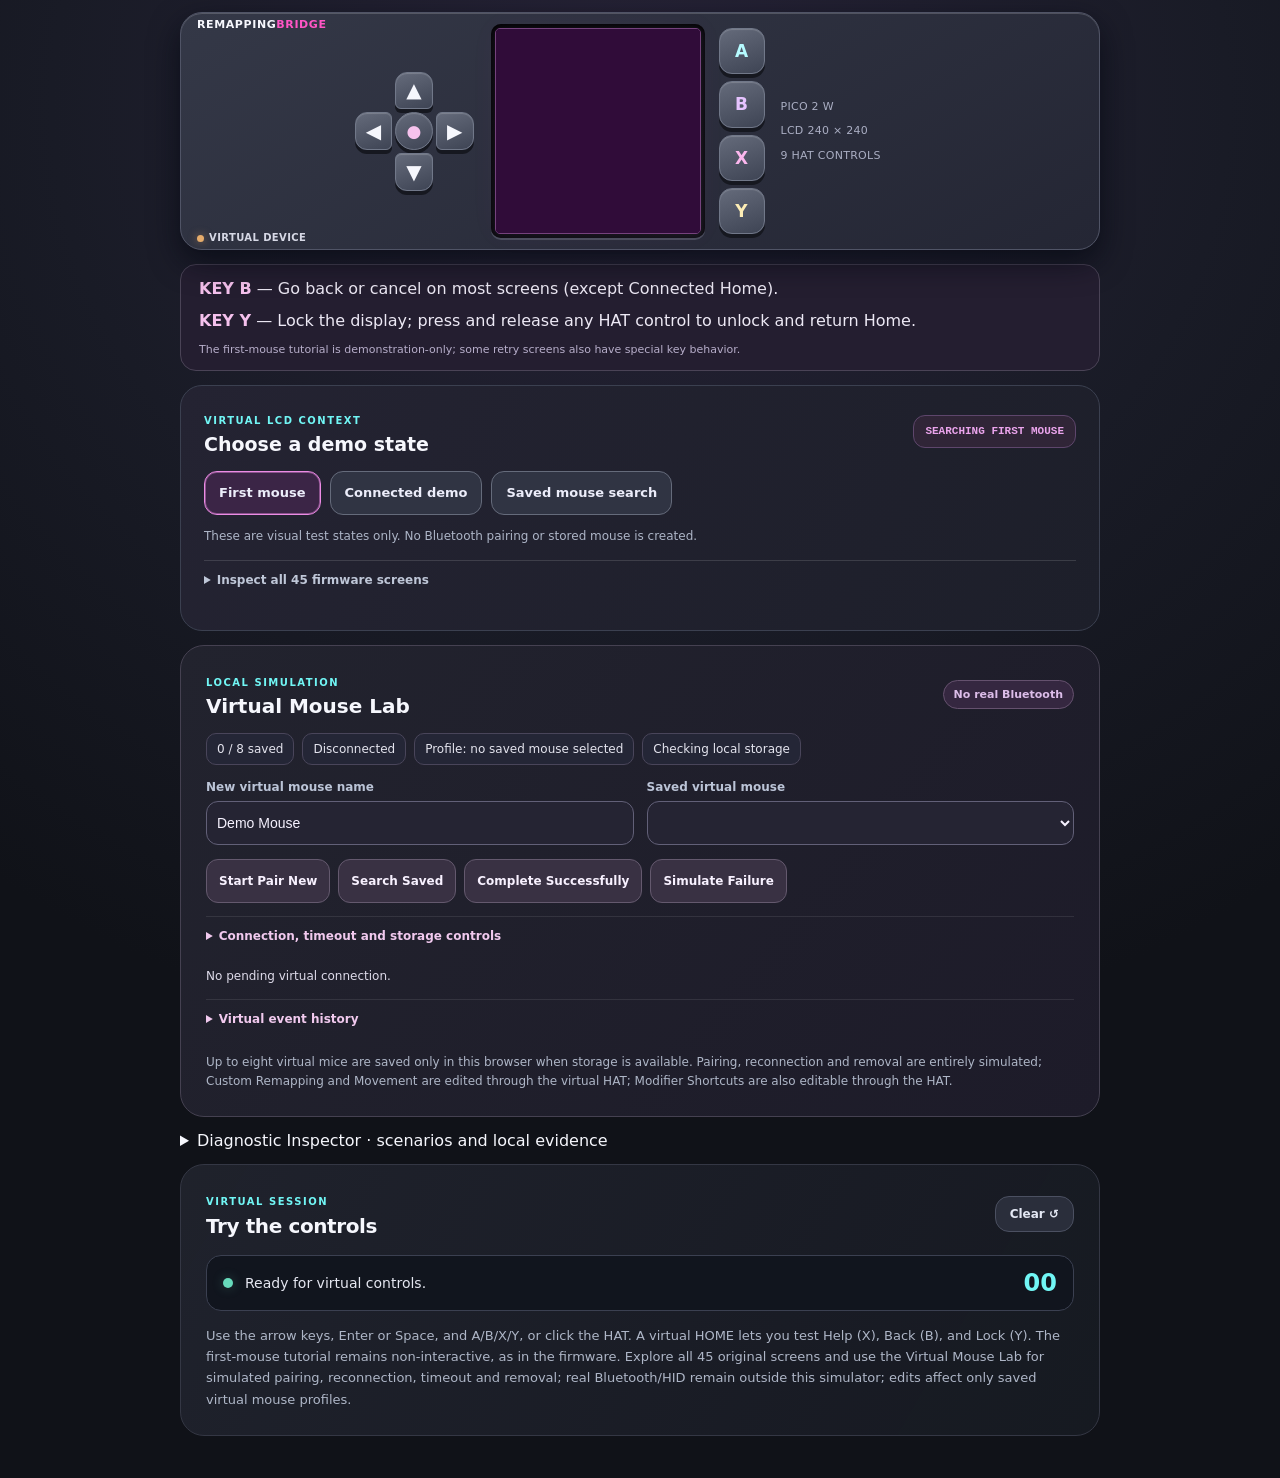
==== commit 2cff3681: "WEB-09: remove dispensable LCD display controls and add collapsed diagnostic inspector/scenarios/evi" ====
--- a/index.html
+++ b/index.html
@@ -13,7 +13,7 @@
   <script defer src="./assets/js/hat-interaction.js"></script>
   <script defer src="./assets/js/ui-projector.js"></script>
   <script defer src="./assets/js/virtual-mice.js"></script>
-  <script defer src="./assets/js/display-settings.js"></script>
+  <script defer src="./assets/js/diagnostics.js"></script>
   <script defer src="./assets/js/app.js"></script>
 </head>
 <body>
@@ -68,38 +68,6 @@
         <p class="hat-guide__note">The first-mouse tutorial is demonstration-only; some retry screens also have special key behavior.</p>
       </aside>
 
-      <section class="display-options" aria-labelledby="display-options-title">
-        <div class="display-options__heading">
-          <div>
-            <span class="eyebrow">DISPLAY CONTROLS · WEB-08</span>
-            <h2 id="display-options-title">LCD appearance</h2>
-          </div>
-          <span class="display-options__source">Firmware UI v3.2.4</span>
-        </div>
-        <div class="display-options__grid">
-          <div class="display-options__field">
-            <label for="lcd-brightness">LCD brightness
-              <output for="lcd-brightness" data-brightness-reading>100%</output>
-            </label>
-            <input type="range" id="lcd-brightness" data-lcd-brightness min="0" max="100" step="1"
-              value="100" aria-label="LCD brightness from zero to one hundred percent">
-            <p class="display-options__detail">Effective LCD brightness:
-              <output data-effective-brightness aria-live="polite">100%</output>
-            </p>
-          </div>
-          <div class="display-options__field">
-            <label for="ui-density">Controls and options density</label>
-            <select id="ui-density" data-ui-density aria-label="Choose spacing of lower simulator controls">
-              <option value="compact">Compact</option>
-              <option value="standard" selected>Standard</option>
-              <option value="spacious">Spacious</option>
-            </select>
-            <p class="display-options__detail">Changes spacing, not firmware text or LCD brightness.</p>
-          </div>
-        </div>
-        <p class="display-options__note">Browser-only display controls. Lock makes the LCD effectively 0% bright and restores the saved brightness after unlock. No physical backlight or mouse is accessed. <span data-display-persistence>Checking display preferences</span>.</p>
-      </section>
-
       <section class="touch-hat" aria-label="Large mobile touch controls">
         <p class="touch-hat__label">LARGE TOUCH CONTROLS</p>
         <div class="touch-hat__grid">
@@ -186,6 +154,48 @@
         <p class="mouse-lab__note">Up to eight virtual mice are saved only in this browser when storage is available. Pairing, reconnection and removal are entirely simulated; Custom Remapping and Movement are edited through the virtual HAT; Modifier Shortcuts are also editable through the HAT.</p>
       </section>
 
+      <section class="diagnostics" aria-label="Browser-only diagnostic laboratory">
+        <details data-diagnostic-panel>
+          <summary>Diagnostic Inspector · scenarios and local evidence</summary>
+          <div class="diagnostics__body">
+            <p class="diagnostics__notice">Browser-only laboratory. Scenario playback is isolated from saved mice, preferences and the physical firmware. No data is uploaded.</p>
+            <div class="diagnostics__scenarios">
+              <label for="diagnostic-scenario">Reproducible scenario
+                <select id="diagnostic-scenario" data-diagnostic-scenario></select>
+              </label>
+              <button type="button" data-diagnostic-run>Run isolated scenario</button>
+            </div>
+            <div class="diagnostics__summary" aria-live="polite">
+              <output data-diagnostic-hash>Scenario not run</output>
+              <span data-diagnostic-context>Run a scenario, then click a character in the 240 × 240 diagnostic LCD.</span>
+            </div>
+            <div class="diagnostics__inspector">
+              <div class="diagnostics__preview">
+                <canvas width="240" height="240" data-diagnostic-canvas
+                  aria-label="Interactive diagnostic LCD: select a rendered character to inspect semantic ID and pixel bounds"></canvas>
+              </div>
+              <div class="diagnostics__selection">
+                <h3>Semantic element inspector</h3>
+                <output data-diagnostic-ref aria-live="polite">No character selected</output>
+                <p data-diagnostic-bounds>Logical LCD bounds: 240 × 240 px.</p>
+                <button type="button" data-diagnostic-copy>Copy reference</button>
+                <p>Choose a rendered glyph to see its ID, row/column, original tone and pixel rectangle. The normal HAT framebuffer is not modified.</p>
+              </div>
+            </div>
+            <div class="diagnostics__exports" aria-label="Download local diagnostic evidence">
+              <button type="button" data-diagnostic-export="json">Export JSON</button>
+              <button type="button" data-diagnostic-export="txt">Export TXT</button>
+              <button type="button" data-diagnostic-export="png">Export LCD PNG</button>
+            </div>
+            <div class="diagnostics__timeline">
+              <h3>Event timeline</h3>
+              <ol data-diagnostic-events aria-live="polite"></ol>
+            </div>
+            <p class="diagnostics__feedback" data-diagnostic-feedback aria-live="polite">Run a scenario to generate evidence.</p>
+          </div>
+        </details>
+      </section>
+
       <section class="session-panel" aria-label="Preview status">
         <div class="session-panel__heading">
           <div>
--- a/assets/css/app.css
+++ b/assets/css/app.css
@@ -401,3 +401,93 @@
  .device__corner-brand {top:3px}
  .device__corner-status {bottom:3px}
 }
+
+/* WEB-08 — application-only display tools, independent of LCD pixels. */
+:root {
+  --panel-space:20px;
+  --control-gap:10px;
+}
+.device.device--sticky { box-shadow:0 12px 30px #060812b8, inset 0 1px 0 #ffffff2c; }
+.hat-button:focus-visible, .touch-hat button:focus-visible,
+.display-options input:focus-visible, .display-options select:focus-visible,
+.mouse-lab input:focus-visible, .mouse-lab select:focus-visible,
+.screen-inspector select:focus-visible {
+  outline:3px solid #a7ffff;outline-offset:3px;
+}
+.lcd-housing { box-shadow:inset 0 2px 5px #000000d9, 0 2px 0 #71778873; }
+.lcd-preview { border:1px solid #75427d; background:#300c39; }
+.lcd-canvas { image-rendering:pixelated; }
+.hat-button, .touch-hat button { -webkit-tap-highlight-color:transparent; touch-action:manipulation; }
+button:disabled { opacity:.54;cursor:not-allowed; }
+.display-options {
+  border:1px solid #515165;border-radius:22px;
+  background:linear-gradient(125deg,#232432,#1b1e2a);
+  box-shadow:inset 0 1px 0 #ffffff12,0 8px 22px #05081138;
+  padding:var(--panel-space);
+  min-width:0;
+}
+.display-options__heading {display:flex;align-items:center;justify-content:space-between;flex-wrap:wrap;gap:12px;}
+.display-options h2 {font-size:20px;letter-spacing:-.02em;margin:4px 0 0;}
+.display-options__source {font-size:12px;color:#c6c5d7;}
+.display-options__grid {display:grid;grid-template-columns:repeat(2,minmax(0,1fr));gap:clamp(12px,2vw,24px);margin-top:17px;}
+.display-options__field {min-width:0;display:grid;align-content:start;gap:9px;}
+.display-options__field label {font-size:14px;font-weight:750;color:#f1edf8;display:flex;align-items:center;justify-content:space-between;gap:12px;}
+.display-options__field output {font-variant-numeric:tabular-nums;color:#8ffff6;font-weight:850;}
+.display-options input[type="range"] {
+  width:100%; min-height:44px; padding:9px 0; cursor:pointer; accent-color:#a9ffff;
+}
+.display-options input[type="range"]::-moz-range-thumb {width:22px;height:22px;border:2px solid #14232e;border-radius:50%;background:#abffff;}
+.display-options input[type="range"]::-webkit-slider-thumb {cursor:grab;}
+.display-options select {
+  width:100%;min-width:0;min-height:44px;padding:9px 12px;
+  border:1px solid #71758c;border-radius:12px;
+  color:#f8f6fe;background:#2d3141;font-size:14px;font-weight:650;
+}
+.display-options__detail {font-size:12px;line-height:1.55;color:#bdc7d7;margin:0;}
+.display-options__detail output {font-size:13px;}
+.display-options__note {font-size:12px;line-height:1.65;margin:14px 0 0;color:#bec5d7;}
+[data-display-persistence] {color:#c8e9e3;}
+.touch-hat {display:none;}
+[data-density="compact"] {--panel-space:13px;--control-gap:6px;}
+[data-density="spacious"] {--panel-space:28px;--control-gap:16px;}
+[data-density="compact"] .simulator {gap:10px;}
+[data-density="spacious"] .simulator {gap:22px;}
+[data-density] :is(.demo-scenarios,.mouse-lab,.session-panel,.hat-guide) {
+  padding:var(--panel-space);
+}
+[data-density] :is(.demo-scenarios__buttons,.mouse-lab__actions) {gap:var(--control-gap);}
+[data-density] :is(.demo-scenario,.mouse-lab__actions button,.button-reset) {
+  min-height:44px;
+}
+[data-density="spacious"] :is(.demo-scenario,.mouse-lab__actions button) {padding:14px 16px;}
+@media(max-width:600px) {
+ .display-options__grid{grid-template-columns:1fr;gap:18px}
+ .display-options__heading{gap:6px}
+}
+@media(max-width:540px) {
+  .display-options{padding:var(--panel-space)}
+  .touch-hat {
+    display:block;background:#1f2431;border:1px solid #444b5d;
+    border-radius:18px;padding:12px;
+  }
+  .touch-hat__label {font-size:11px;color:#b2fffa;font-weight:850;letter-spacing:.1em;margin:0 0 11px;}
+  .touch-hat__grid {display:flex;justify-content:center;align-items:center;gap:clamp(16px,8vw,36px);flex-wrap:wrap;}
+  .touch-hat__joystick {display:grid;grid-template-columns:repeat(3,44px);grid-template-rows:repeat(3,44px);gap:3px;}
+  .touch-hat__keys {display:grid;grid-template-columns:repeat(2,44px);grid-template-rows:repeat(2,44px);gap:9px;}
+  .touch-hat button {
+    width:44px;height:44px;min-width:44px;min-height:44px;
+    border:1px solid #8690a3;border-radius:12px;
+    color:#f7faff;font-weight:850;font-size:17px;
+    background:linear-gradient(150deg,#586476,#323d51);
+    box-shadow:0 2px 0 #0b0f19;
+  }
+  .touch-hat button:active,.touch-hat button.is-pressed {background:#58687a;transform:translateY(1px);}
+  .touch-hat__joystick [data-touch-control="JOY_UP"] {grid-area:1/2;}
+  .touch-hat__joystick [data-touch-control="JOY_LEFT"] {grid-area:2/1;}
+  .touch-hat__joystick [data-touch-control="JOY_PRESS"] {grid-area:2/2;border-radius:50%;color:#f8c5e7;}
+  .touch-hat__joystick [data-touch-control="JOY_RIGHT"] {grid-area:2/3;}
+  .touch-hat__joystick [data-touch-control="JOY_DOWN"] {grid-area:3/2;}
+}
+@media (prefers-reduced-motion: reduce){
+  .device,.display-options,.hat-button,.touch-hat button {animation:none!important;transition:none!important;}
+}
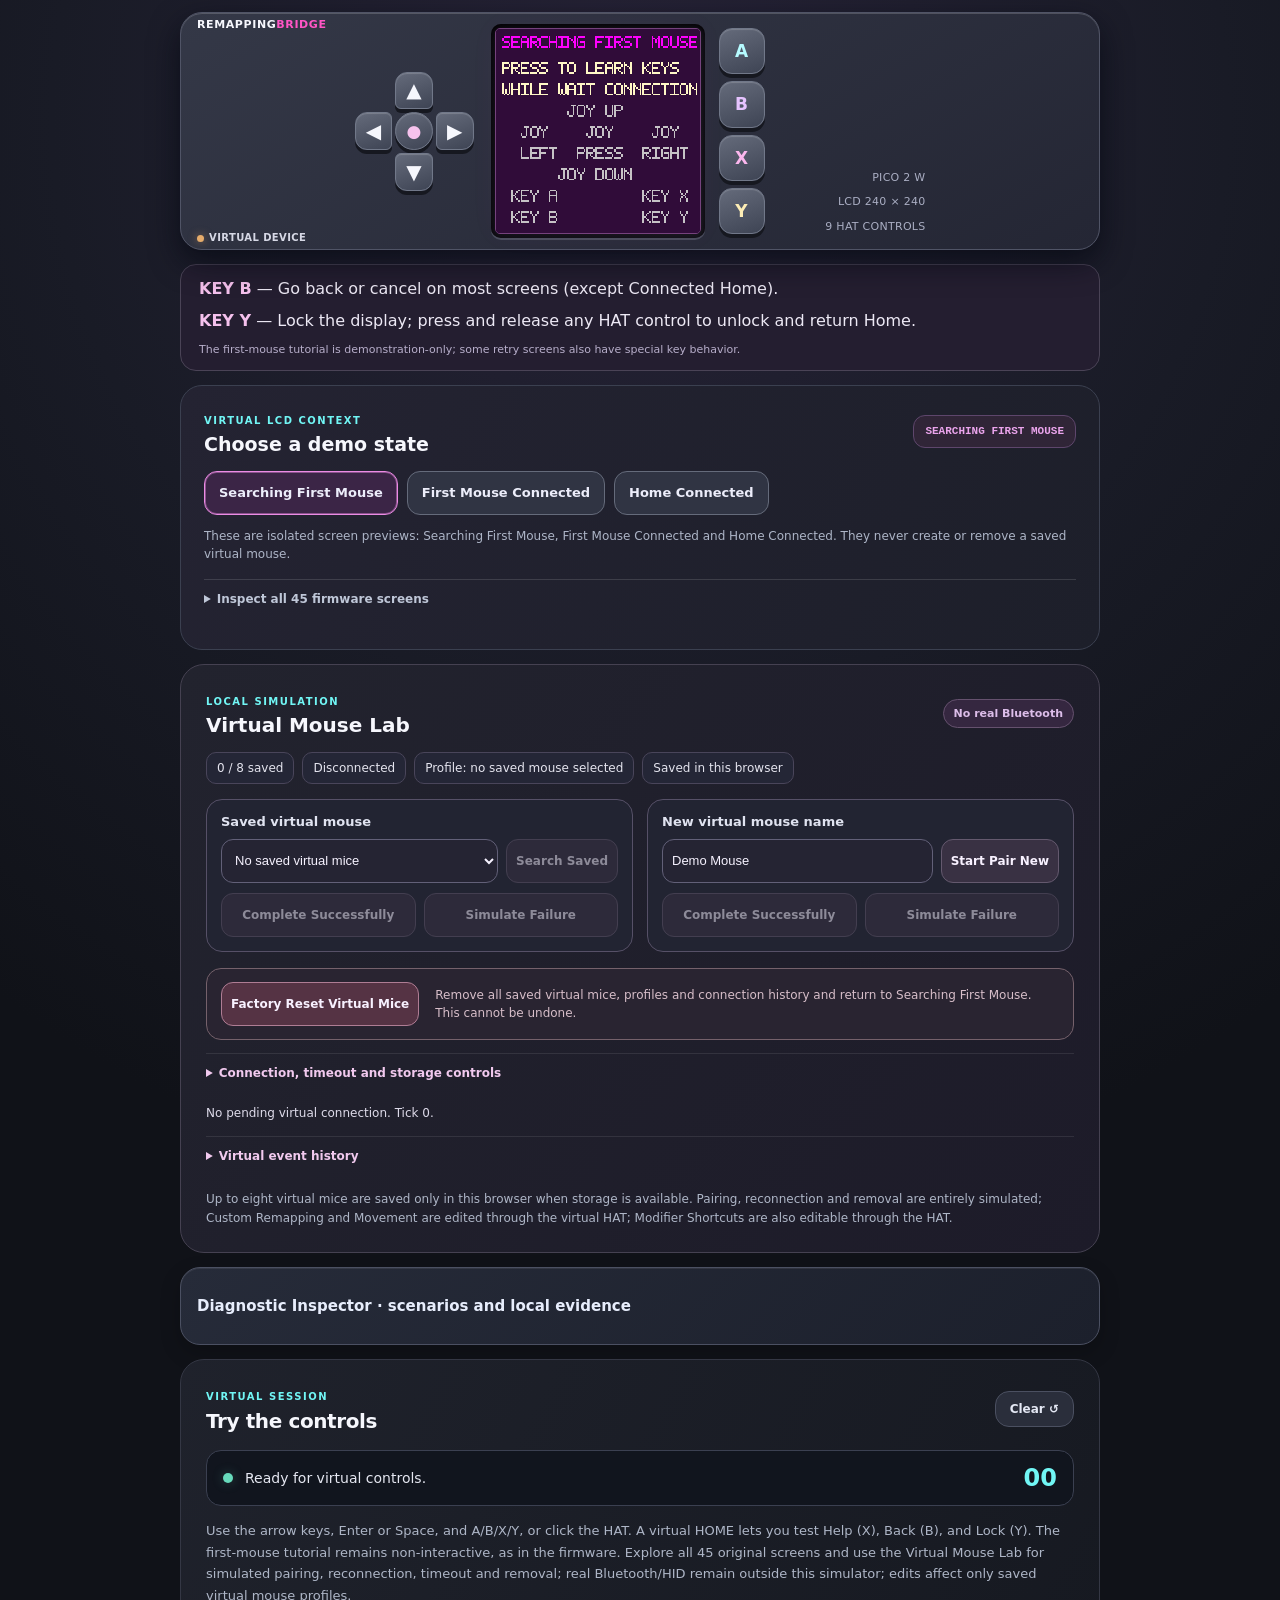
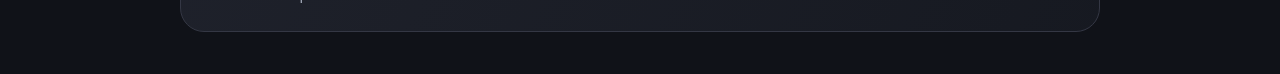
==== commit 2b891ad0: "WEB-09 revision: semantic demo previews, split saved/new mouse workflows and safe factory reset" ====
--- a/index.html
+++ b/index.html
@@ -96,11 +96,11 @@
           <span class="demo-scenarios__screen" data-screen-label aria-live="polite">SEARCHING FIRST MOUSE</span>
         </div>
         <div class="demo-scenarios__buttons" role="group" aria-label="Select a virtual mouse state">
-          <button type="button" class="demo-scenario is-selected" data-scenario="first" aria-pressed="true">First mouse</button>
-          <button type="button" class="demo-scenario" data-scenario="connected" aria-pressed="false">Connected demo</button>
-          <button type="button" class="demo-scenario" data-scenario="saved" aria-pressed="false">Saved mouse search</button>
-        </div>
-        <p class="demo-scenarios__note">These are visual test states only. No Bluetooth pairing or stored mouse is created.</p>
+          <button type="button" class="demo-scenario is-selected" data-scenario="first" aria-pressed="true">Searching First Mouse</button>
+          <button type="button" class="demo-scenario" data-scenario="first-connected" aria-pressed="false">First Mouse Connected</button>
+          <button type="button" class="demo-scenario" data-scenario="home-connected" aria-pressed="false">Home Connected</button>
+        </div>
+        <p class="demo-scenarios__note">These are isolated screen previews: Searching First Mouse, First Mouse Connected and Home Connected. They never create or remove a saved virtual mouse.</p>
         <details class="screen-inspector">
           <summary>Inspect all 45 firmware screens</summary>
           <label for="screen-inspector-select">Canonical screen (visual QA only)</label>
@@ -120,20 +120,34 @@
           <span data-profile-summary>Profile: no saved mouse selected</span>
           <span data-mouse-persistence>Checking local storage</span>
         </div>
-        <div class="mouse-lab__fields">
-          <label for="virtual-mouse-name">New virtual mouse name
-            <input id="virtual-mouse-name" type="text" maxlength="32" data-mouse-name value="Demo Mouse"
-              placeholder="e.g. Office Mouse" autocomplete="off">
-          </label>
-          <label for="virtual-mouse-select">Saved virtual mouse
-            <select id="virtual-mouse-select" data-mouse-id aria-label="Choose a saved virtual mouse"></select>
-          </label>
-        </div>
-        <div class="mouse-lab__actions" aria-label="Virtual pairing and connection controls">
-          <button type="button" data-lab-action="pair">Start Pair New</button>
-          <button type="button" data-lab-action="search">Search Saved</button>
-          <button type="button" data-lab-action="success">Complete Successfully</button>
-          <button type="button" data-lab-action="fail">Simulate Failure</button>
+        <div class="mouse-lab__workflows" aria-label="Virtual connection workflows">
+          <section class="mouse-lab__workflow" aria-label="Search for a saved virtual mouse">
+            <label for="virtual-mouse-select">Saved virtual mouse</label>
+            <div class="mouse-lab__control-row">
+              <select id="virtual-mouse-select" data-mouse-id aria-label="Choose a saved virtual mouse"></select>
+              <button type="button" data-lab-action="search">Search Saved</button>
+            </div>
+            <div class="mouse-lab__outcomes" aria-label="Saved mouse search outcome">
+              <button type="button" data-lab-action="search-success">Complete Successfully</button>
+              <button type="button" data-lab-action="search-fail">Simulate Failure</button>
+            </div>
+          </section>
+          <section class="mouse-lab__workflow" aria-label="Pair a new virtual mouse">
+            <label for="virtual-mouse-name">New virtual mouse name</label>
+            <div class="mouse-lab__control-row">
+              <input id="virtual-mouse-name" type="text" maxlength="32" data-mouse-name value="Demo Mouse"
+                placeholder="e.g. Office Mouse" autocomplete="off">
+              <button type="button" data-lab-action="pair">Start Pair New</button>
+            </div>
+            <div class="mouse-lab__outcomes" aria-label="New mouse pairing outcome">
+              <button type="button" data-lab-action="pair-success">Complete Successfully</button>
+              <button type="button" data-lab-action="pair-fail">Simulate Failure</button>
+            </div>
+          </section>
+        </div>
+        <div class="mouse-lab__factory" aria-label="Reset virtual mouse storage">
+          <button type="button" data-lab-action="reset">Factory Reset Virtual Mice</button>
+          <p>Remove all saved virtual mice, profiles and connection history and return to Searching First Mouse. This cannot be undone.</p>
         </div>
         <details class="mouse-lab__advanced">
           <summary>Connection, timeout and storage controls</summary>
@@ -143,7 +157,6 @@
             <button type="button" data-lab-action="disconnect">Disconnect</button>
             <button type="button" data-lab-action="remove">Remove Saved Mouse</button>
             <button type="button" data-lab-action="reboot">Reboot Virtual Device</button>
-            <button type="button" data-lab-action="reset">Clear All Virtual Data</button>
           </div>
         </details>
         <p class="mouse-lab__pending" data-mouse-pending aria-live="polite">No pending virtual connection.</p>
--- a/assets/css/app.css
+++ b/assets/css/app.css
@@ -491,3 +491,118 @@
 @media (prefers-reduced-motion: reduce){
   .device,.display-options,.hat-button,.touch-hat button {animation:none!important;transition:none!important;}
 }
+
+/* WEB-09: operator-approved low-right metadata, leaving physical corners intact. */
+.hat-meta {
+  display:flex;flex-direction:column;justify-content:flex-end;align-items:flex-end;
+  text-align:right;align-self:center;
+}
+.hat-meta__specs {justify-items:end;text-align:right;justify-content:end;width:100%;}
+.hat-meta__specs span {text-align:right;width:100%;}
+/* The optional WEB-08 display controls have been removed, not hidden.
+ * Mobile accessibility controls from that gate remain available. */
+.diagnostics {min-width:0;}
+.diagnostics details {
+  background:linear-gradient(135deg,#262b39,#1c202c);
+  border:1px solid #4b5062;border-radius:20px;
+  box-shadow:inset 0 1px 0 #ffffff13,0 8px 20px #00000035;
+  padding:16px;
+}
+.diagnostics summary {cursor:pointer;color:#e7edfc;font-size:15px;font-weight:780;min-height:44px;display:flex;align-items:center;}
+.diagnostics summary:focus-visible,.diagnostics button:focus-visible,
+.diagnostics select:focus-visible,.diagnostics canvas:focus-visible {
+  outline:3px solid #a7ffff;outline-offset:3px;
+}
+.diagnostics__body {border-top:1px solid #484f61;padding-top:15px;}
+.diagnostics__notice,.diagnostics__feedback,.diagnostics__selection p {
+  color:#c2cbda;line-height:1.6;font-size:13px;margin:9px 0;
+}
+.diagnostics__scenarios {display:flex;align-items:end;flex-wrap:wrap;gap:12px;margin:14px 0;}
+.diagnostics__scenarios label {display:grid;gap:6px;flex:1 1 220px;font-size:13px;font-weight:720;}
+.diagnostics button,.diagnostics select {
+  min-height:44px;border:1px solid #777e98;color:#f8faff;background:#30394b;
+  border-radius:12px;padding:9px 12px;font:650 13px/1.4 inherit;cursor:pointer;
+}
+.diagnostics button:hover,.diagnostics select:hover {background:#475168;}
+.diagnostics select {width:100%;font-family:inherit;}
+.diagnostics__summary {display:grid;gap:5px;padding:10px;border:1px solid #454b5d;border-radius:12px;background:#171c29;font-size:13px;}
+[data-diagnostic-hash] {font:750 13px/1.6 ui-monospace,monospace;color:#8ef5ed;overflow-wrap:anywhere;}
+[data-diagnostic-context] {color:#c5cbdc;}
+.diagnostics__inspector {display:grid;grid-template-columns:minmax(0,240px) minmax(0,1fr);gap:18px;margin:16px 0;align-items:start;}
+.diagnostics__preview {background:#090a12;border:2px solid #697185;border-radius:12px;padding:6px;}
+.diagnostics__preview canvas {
+  width:100%;aspect-ratio:1;display:block;image-rendering:pixelated;
+  background:#300c39;cursor:crosshair;touch-action:manipulation;
+}
+.diagnostics__selection {min-width:0;}
+.diagnostics h3 {font-size:15px;margin:0 0 10px;}
+[data-diagnostic-ref] {display:block;overflow-wrap:anywhere;font:700 12px/1.6 ui-monospace,monospace;color:#90f9f5;}
+[data-diagnostic-bounds] {font-variant-numeric:tabular-nums;}
+.diagnostics__exports {display:flex;flex-wrap:wrap;gap:8px;}
+.diagnostics__timeline {margin-top:18px;}
+.diagnostics__timeline ol {margin:8px 0 0;padding:10px 10px 10px 30px;background:#141925;border:1px solid #3e4658;border-radius:10px;max-height:230px;overflow:auto;}
+.diagnostics__timeline li {font:12px/1.6 ui-monospace,monospace;color:#bac5d9;overflow-wrap:anywhere;margin:3px 0;}
+@media(max-width:590px) {
+ .diagnostics__inspector {grid-template-columns:1fr;}
+ .diagnostics__preview {width:min(100%,268px);}
+ .diagnostics {min-width:0;}
+}
+@media(max-width:370px){
+ .hat-meta__specs {justify-items:end;text-align:right;}
+ .diagnostics details {padding:10px;}
+ .diagnostics__exports button {flex:1 1 115px;}
+}
+
+/* WEB-09 revision: saved search LEFT, new pairing RIGHT. Keep the respective
+ * start buttons directly beside their input and outcomes on the next line. */
+.mouse-lab__workflows {
+  display:grid;grid-template-columns:repeat(2,minmax(0,1fr));
+  gap:14px;align-items:stretch;
+}
+.mouse-lab__workflow {
+  display:flex;flex-direction:column;min-width:0;
+  gap:10px;padding:14px;border:1px solid #565067;border-radius:16px;
+  background:#222432;
+}
+.mouse-lab__workflow label {
+  color:#e0e3f0;font-size:13px;font-weight:750;
+}
+.mouse-lab__control-row {
+  display:flex;flex-wrap:nowrap;align-items:stretch;gap:8px;min-width:0;
+}
+.mouse-lab__control-row input,.mouse-lab__control-row select {
+  flex:1 1 auto;min-width:0;width:0;min-height:44px;
+  padding:9px;border:1px solid #626078;border-radius:12px;
+  color:#f6f2ff;background:#252433;font-size:13px;
+}
+.mouse-lab__control-row button {
+  flex:0 0 auto;align-self:stretch;
+}
+.mouse-lab__outcomes {
+  display:grid;grid-template-columns:repeat(2,minmax(0,1fr));gap:8px;
+  margin-top:auto;
+}
+.mouse-lab__workflow button,.mouse-lab__factory button {
+  padding:10px 9px;min-height:44px;border:1px solid #64596e;
+  border-radius:12px;background:#393143;color:#f8f1ff;
+  font-size:12px;font-weight:750;
+}
+.mouse-lab__workflow button:hover,.mouse-lab__factory button:hover {background:#4a3a57;}
+.mouse-lab__workflow button:disabled {opacity:.5;cursor:not-allowed;}
+.mouse-lab__factory {
+  display:flex;flex-wrap:wrap;align-items:center;gap:10px 16px;
+  margin-top:16px;padding:13px 14px;border:1px solid #75616b;
+  border-radius:15px;background:#292431;
+}
+.mouse-lab__factory button {border-color:#af7d94;background:#553344;}
+.mouse-lab__factory p {flex:1 1 260px;margin:0;color:#d7bec9;font-size:12px;line-height:1.5;}
+@media (max-width:740px) {
+  .mouse-lab__workflows {grid-template-columns:minmax(0,1fr);}
+}
+@media (max-width:380px) {
+  .mouse-lab__workflow {padding:10px;}
+  .mouse-lab__control-row {flex-wrap:wrap;}
+  .mouse-lab__control-row input,.mouse-lab__control-row select {width:100%;flex-basis:100%;}
+  .mouse-lab__control-row button {width:100%;}
+  .mouse-lab__outcomes {grid-template-columns:1fr;}
+}
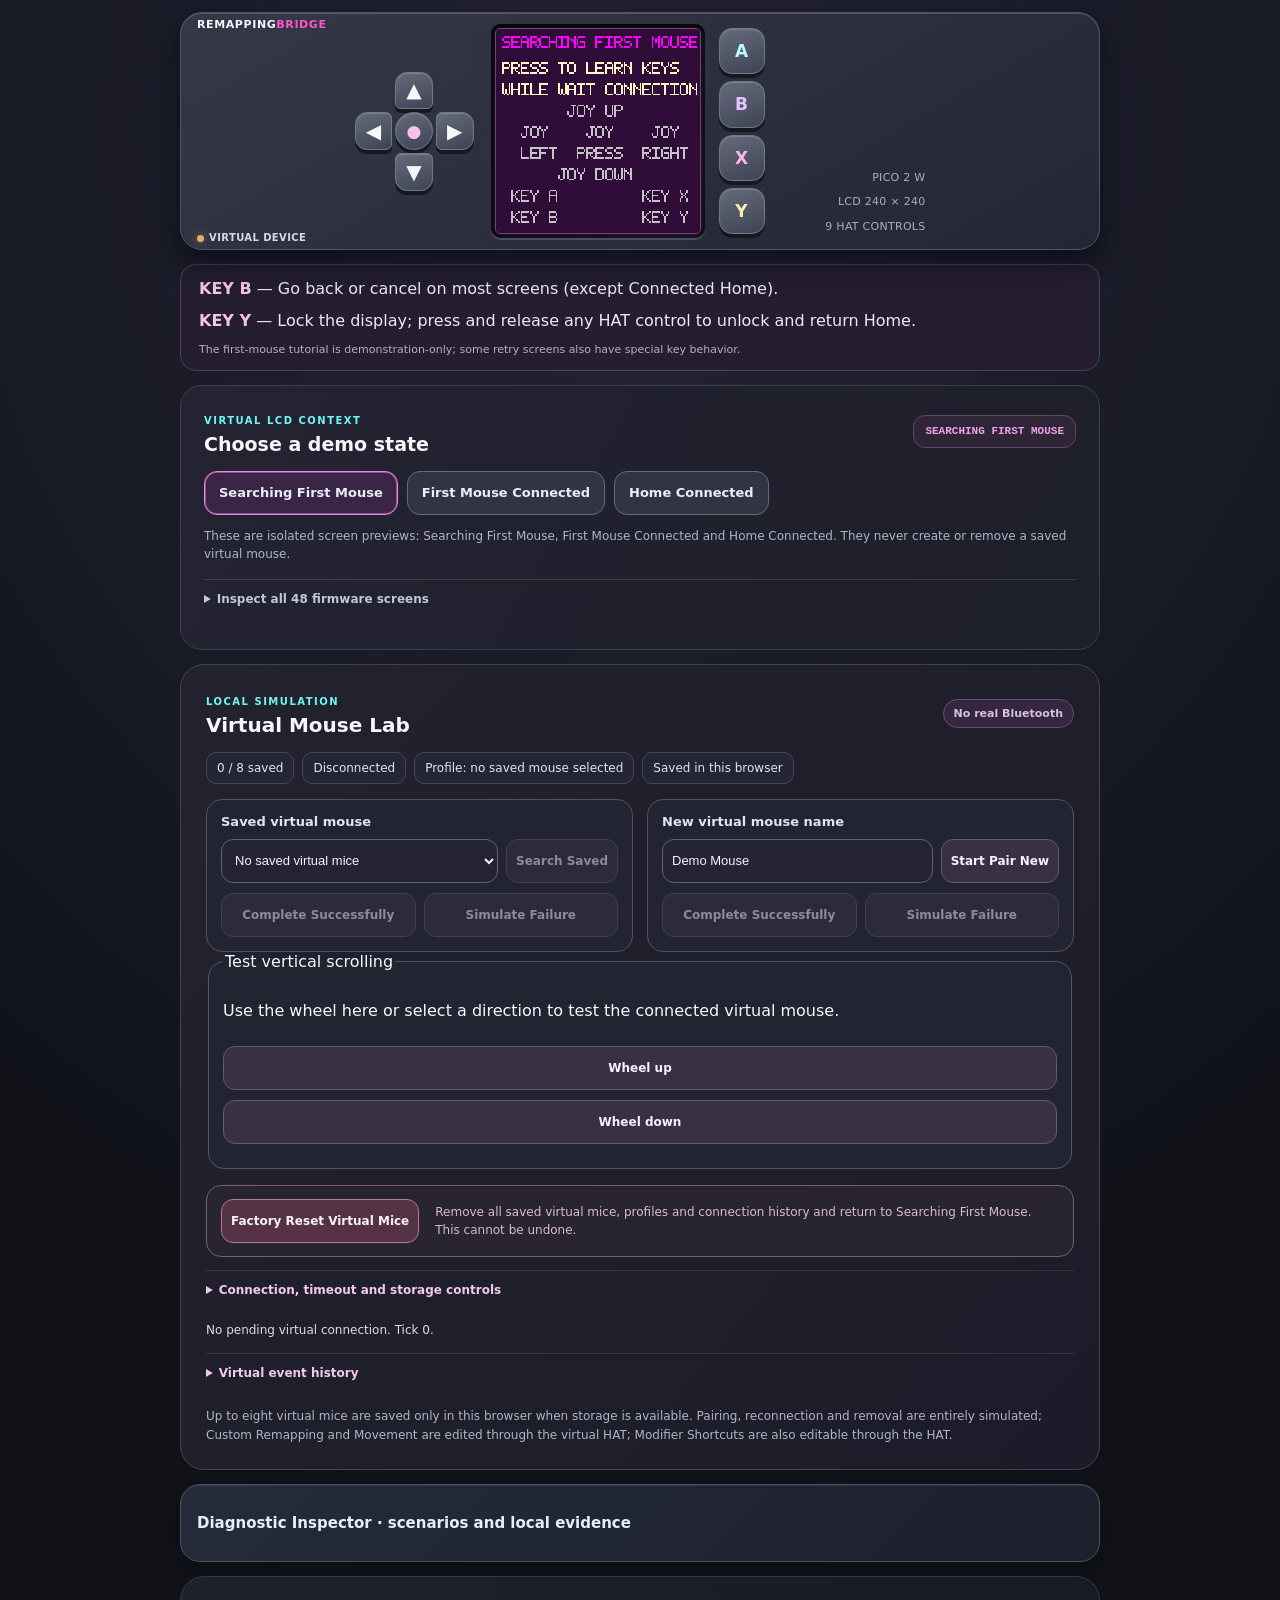
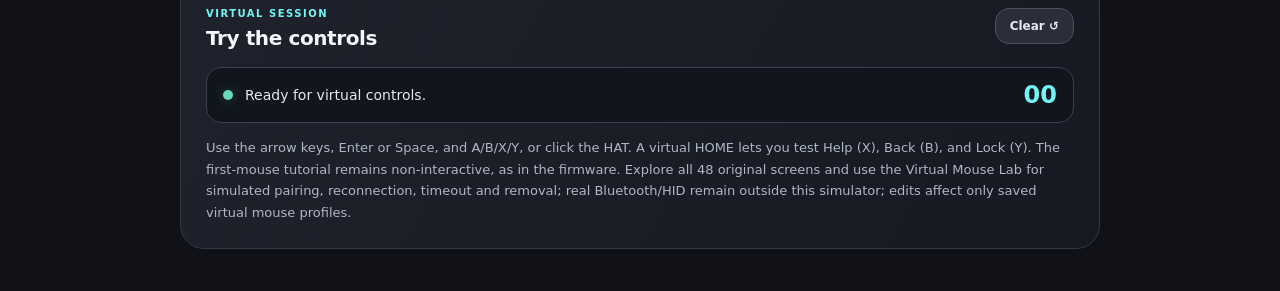
==== commit a1ba86c3: "Simulate v3.3.0 scroll direction and page through per-mouse saved status" ====
--- a/index.html
+++ b/index.html
@@ -102,9 +102,9 @@
         </div>
         <p class="demo-scenarios__note">These are isolated screen previews: Searching First Mouse, First Mouse Connected and Home Connected. They never create or remove a saved virtual mouse.</p>
         <details class="screen-inspector">
-          <summary>Inspect all 45 firmware screens</summary>
+          <summary>Inspect all 48 firmware screens</summary>
           <label for="screen-inspector-select">Canonical screen (visual QA only)</label>
-          <select id="screen-inspector-select" data-screen-inspector aria-label="Choose one of the 45 original firmware screen templates"></select>
+          <select id="screen-inspector-select" data-screen-inspector aria-label="Choose one of the 48 original firmware screen templates"></select>
           <p>Choose any source screen to inspect its display. HAT navigation normally begins from HOME; no Bluetooth or flash settings are changed.</p>
         </details>
       </section>
@@ -145,6 +145,13 @@
             </div>
           </section>
         </div>
+        <fieldset class="mouse-lab__workflow" data-wheel-preview>
+          <legend>Test vertical scrolling</legend>
+          <p>Use the wheel here or select a direction to test the connected virtual mouse.</p>
+          <button type="button" data-wheel="up">Wheel up</button>
+          <button type="button" data-wheel="down">Wheel down</button>
+          <output aria-live="polite"></output>
+        </fieldset>
         <div class="mouse-lab__factory" aria-label="Reset virtual mouse storage">
           <button type="button" data-lab-action="reset">Factory Reset Virtual Mice</button>
           <p>Remove all saved virtual mice, profiles and connection history and return to Searching First Mouse. This cannot be undone.</p>
@@ -222,7 +229,7 @@
           <p class="event-preview__message" aria-live="polite" aria-atomic="true" data-feedback>Ready for virtual controls.</p>
           <output class="event-preview__counter" data-count aria-label="Number of commands">00</output>
         </div>
-        <p class="session-panel__note">Use the arrow keys, Enter or Space, and A/B/X/Y, or click the HAT. A virtual HOME lets you test Help (X), Back (B), and Lock (Y). The first-mouse tutorial remains non-interactive, as in the firmware. Explore all 45 original screens and use the Virtual Mouse Lab for simulated pairing, reconnection, timeout and removal; real Bluetooth/HID remain outside this simulator; edits affect only saved virtual mouse profiles.</p>
+        <p class="session-panel__note">Use the arrow keys, Enter or Space, and A/B/X/Y, or click the HAT. A virtual HOME lets you test Help (X), Back (B), and Lock (Y). The first-mouse tutorial remains non-interactive, as in the firmware. Explore all 48 original screens and use the Virtual Mouse Lab for simulated pairing, reconnection, timeout and removal; real Bluetooth/HID remain outside this simulator; edits affect only saved virtual mouse profiles.</p>
       </section>
     </section>
   </main>
